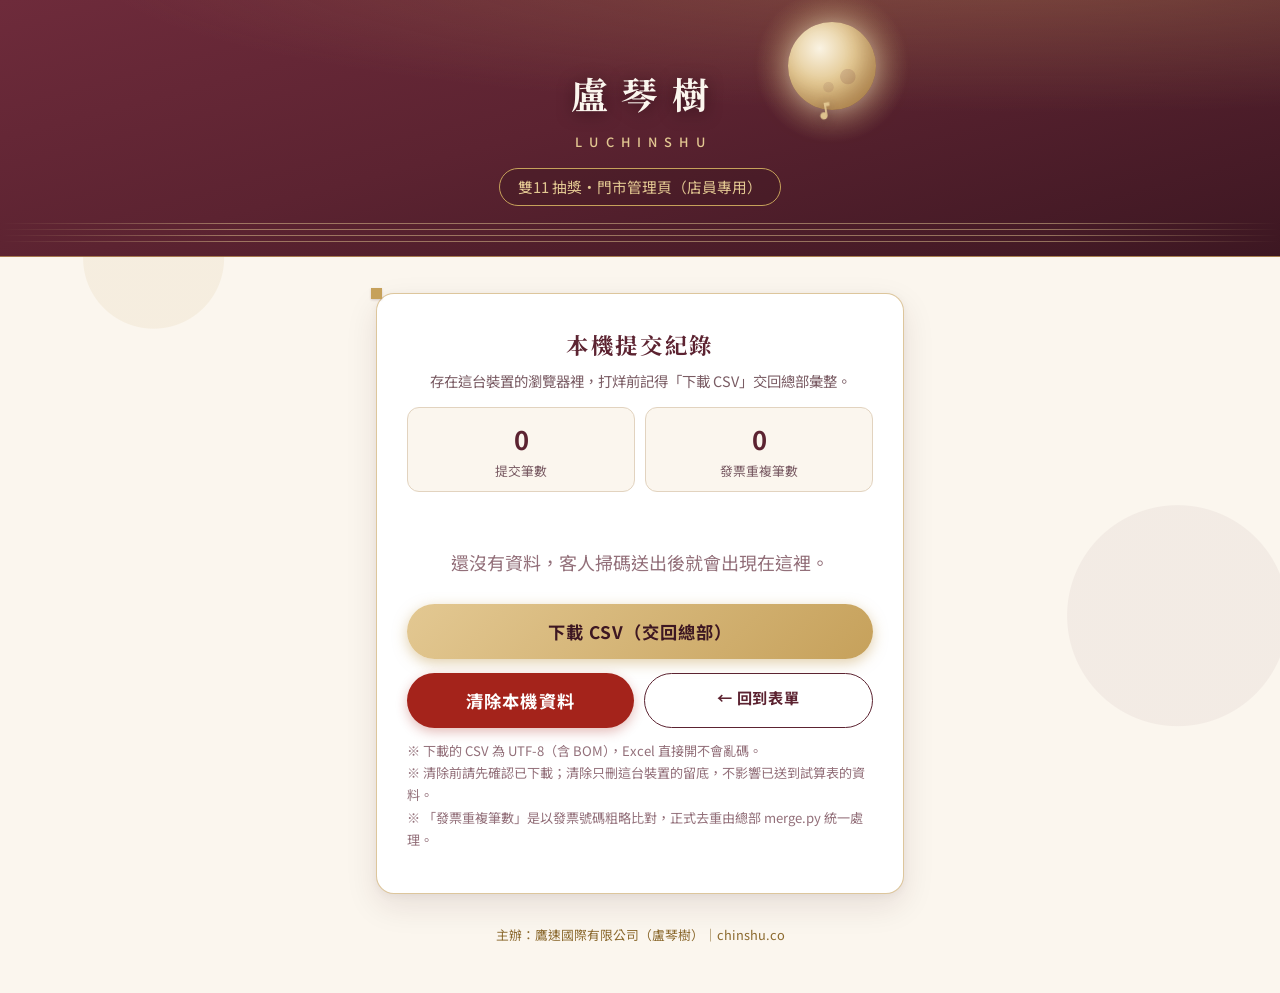
==== admin.html @ 43cf3a81 "盧琴樹 雙11 門市掃碼抽獎登記頁" ====
<!DOCTYPE html>
<html lang="zh-Hant">
<head>
<meta charset="UTF-8">
<meta name="viewport" content="width=device-width, initial-scale=1.0">
<title>盧琴樹 雙11 抽獎｜門市管理頁</title>
<link rel="preconnect" href="https://fonts.googleapis.com">
<link rel="preconnect" href="https://fonts.gstatic.com" crossorigin>
<link href="https://fonts.googleapis.com/css2?family=Noto+Sans+TC:wght@400;500;700&family=Noto+Serif+TC:wght@600;700&display=swap" rel="stylesheet">
<link rel="stylesheet" href="style.css">
<style>
  .admin-table-wrap { overflow-x: auto; margin-top: 14px; }
  table.admin { width: 100%; border-collapse: collapse; font-size: .82rem; background: #fff; }
  table.admin th, table.admin td { border: 1px solid #e6d8c4; padding: 7px 9px; text-align: left; white-space: nowrap; }
  table.admin th { background: var(--wine); color: var(--cream); position: sticky; top: 0; }
  table.admin tr:nth-child(even) td { background: #fdfaf3; }
  .stat { display: flex; gap: 10px; flex-wrap: wrap; margin-top: 12px; }
  .stat .box { flex: 1; min-width: 120px; background: var(--cream); border: 1px solid #e2d3bf; border-radius: 12px; padding: 10px 14px; text-align: center; }
  .stat .num { font-size: 1.6rem; font-weight: 700; color: var(--wine); }
  .stat .lbl { font-size: .8rem; color: #7a5c64; }
  .btn-row { display: flex; gap: 10px; margin-top: 14px; }
  .btn-row .btn { flex: 1; }
  .btn-danger { background: #A4231B; color: #fff; box-shadow: 0 4px 12px rgba(164, 35, 27, .3); }
  .empty-note { text-align: center; color: #93707a; padding: 24px 0 8px; }
  .admin-note { font-size: .82rem; color: #93707a; margin-top: 12px; line-height: 1.7; }
</style>
</head>
<body>
  <header class="brand-head">
    <div class="moon-wrap" aria-hidden="true">
      <span class="moon-halo"></span>
      <span class="moon-disc"></span>
    </div>
    <span class="head-note n1" aria-hidden="true"><svg viewBox="0 0 24 24"><path fill="currentColor" d="M12 3v10.55c-.59-.34-1.27-.55-2-.55-2.21 0-4 1.79-4 4s1.79 4 4 4 4-1.79 4-4V7h4V3h-6z"/></svg></span>
    <h1 class="logo-zh">盧琴樹</h1>
    <p class="logo-en">LUCHINSHU</p>
    <span class="tagline">雙11 抽獎・門市管理頁（店員專用）</span>
  </header>

<div class="wrap">
  <section class="card">
    <h2 class="form-title">本機提交紀錄</h2>
    <p class="form-hint">存在這台裝置的瀏覽器裡，打烊前記得「下載 CSV」交回總部彙整。</p>

    <div class="stat">
      <div class="box"><div class="num" id="statCount">0</div><div class="lbl">提交筆數</div></div>
      <div class="box"><div class="num" id="statDup">0</div><div class="lbl">發票重複筆數</div></div>
    </div>

    <div class="admin-table-wrap" id="tableWrap"></div>
    <p class="empty-note" id="emptyNote">還沒有資料，客人掃碼送出後就會出現在這裡。</p>

    <div class="btn-row">
      <button class="btn btn-gold" id="btnCsv">下載 CSV（交回總部）</button>
    </div>
    <div class="btn-row">
      <button class="btn btn-danger" id="btnClear">清除本機資料</button>
      <a class="btn btn-ghost" style="margin-top:0" href="./index.html">← 回到表單</a>
    </div>

    <p class="admin-note">
      ※ 下載的 CSV 為 UTF-8（含 BOM），Excel 直接開不會亂碼。<br>
      ※ 清除前請先確認已下載；清除只刪這台裝置的留底，不影響已送到試算表的資料。<br>
      ※ 「發票重複筆數」是以發票號碼粗略比對，正式去重由總部 merge.py 統一處理。
    </p>
  </section>

  <footer class="foot">主辦：鷹速國際有限公司（盧琴樹）｜chinshu.co</footer>
</div>

<script src="validate.js"></script>
<script>
(function () {
  'use strict';
  var V = window.LotteryValidate;
  var LS_KEY = 'double11_offline_entries';
  // 與 Code.gs「線下登記」分頁相同的欄位順序（不含伺服器的重複標記）
  var HEADERS = ['提交時間', '姓名', 'Email', '電話', '消費金額', '平台', '帳號名稱', '發票號碼', '行銷同意', '門市', '來源'];

  function load() {
    try {
      var arr = JSON.parse(localStorage.getItem(LS_KEY) || '[]');
      return Array.isArray(arr) ? arr : [];
    } catch (e) { return []; }
  }

  function fmtTs(iso) {
    var d = new Date(iso);
    if (isNaN(d)) return iso;
    var p = function (n) { return (n < 10 ? '0' : '') + n; };
    return d.getFullYear() + '/' + p(d.getMonth() + 1) + '/' + p(d.getDate()) + ' ' + p(d.getHours()) + ':' + p(d.getMinutes()) + ':' + p(d.getSeconds());
  }

  function render() {
    var entries = load();
    var wrap = document.getElementById('tableWrap');
    var empty = document.getElementById('emptyNote');
    document.getElementById('statCount').textContent = entries.length;

    var seen = {};
    var dup = 0;
    entries.forEach(function (e) {
      var iv = V.normalizeInvoice(e.invoice);
      if (iv) { if (seen[iv]) dup++; else seen[iv] = 1; }
    });
    document.getElementById('statDup').textContent = dup;

    if (!entries.length) { wrap.innerHTML = ''; empty.style.display = 'block'; return; }
    empty.style.display = 'none';

    var html = '<table class="admin"><thead><tr>' + HEADERS.map(function (h) { return '<th>' + h + '</th>'; }).join('') + '</tr></thead><tbody>';
    entries.slice().reverse().forEach(function (e) {
      var row = [
        fmtTs(e.ts), e.name || '', e.email || '', e.phone || '',
        e.amount != null ? e.amount : '', e.platform || '', e.account || '',
        e.invoice || '', e.marketing ? '同意' : '', e.store || '', e.source || ''
      ];
      html += '<tr>' + row.map(function (c) { return '<td>' + String(c).replace(/&/g, '&amp;').replace(/</g, '&lt;') + '</td>'; }).join('') + '</tr>';
    });
    html += '</tbody></table>';
    wrap.innerHTML = html;
  }

  document.getElementById('btnCsv').addEventListener('click', function () {
    var entries = load();
    if (!entries.length) { alert('還沒有資料可以下載喔！'); return; }
    var rows = [HEADERS];
    entries.forEach(function (e) {
      rows.push([
        fmtTs(e.ts), e.name || '', e.email || '', e.phone || '',
        e.amount != null ? e.amount : '', e.platform || '', e.account || '',
        e.invoice || '', e.marketing ? '同意' : '', e.store || '', e.source || ''
      ]);
    });
    var blob = new Blob(['\ufeff' + V.toCsv(rows)], { type: 'text/csv;charset=utf-8' });
    var a = document.createElement('a');
    a.href = URL.createObjectURL(blob);
    var d = new Date();
    var p = function (n) { return (n < 10 ? '0' : '') + n; };
    a.download = 'double11_offline_' + d.getFullYear() + p(d.getMonth() + 1) + p(d.getDate()) + '.csv';
    document.body.appendChild(a);
    a.click();
    document.body.removeChild(a);
    URL.revokeObjectURL(a.href);
  });

  document.getElementById('btnClear').addEventListener('click', function () {
    var n = load().length;
    if (!n) { alert('本來就是空的。'); return; }
    if (confirm('確定要清除這台裝置上的 ' + n + ' 筆資料嗎？\n請先確認已下載 CSV！')) {
      localStorage.removeItem(LS_KEY);
      render();
      alert('已清除。');
    }
  });

  render();
})();
</script>
</body>
</html>
---- style.css ----
/* 盧琴樹 LUCHINSHU（鷹速國際）雙11 線下門市掃碼抽獎
   品牌視覺：酒紅 #5C2331 / #3D1722、金 #C6A15B、米白 #FBF6EE（發光圓月 × 金色五線譜） */
:root {
  --wine: #5C2331;
  --wine-dark: #3D1722;
  --gold: #C6A15B;
  --gold-light: #E3C892;
  --gold-deep: #8C6A2F;
  --cream: #FBF6EE;
  --ink: #40222A;
  --danger: #A4231B;
  --serif: "Noto Serif TC", "Songti TC", "PMingLiU", serif;
  --sans: "Noto Sans TC", "PingFang TC", "Microsoft JhengHei", sans-serif;
}

* { box-sizing: border-box; }
html { -webkit-text-size-adjust: 100%; }
body {
  margin: 0;
  font-family: var(--sans);
  color: var(--ink);
  background-color: var(--cream);
  background-image:
    radial-gradient(circle at 12% 26%, rgba(198, 161, 91, .10) 0 70px, transparent 71px),
    radial-gradient(circle at 92% 62%, rgba(92, 35, 49, .05) 0 110px, transparent 111px);
  line-height: 1.65;
  font-size: 17px;
}

.wrap { max-width: 560px; margin: 0 auto; padding: 20px 16px 48px; }

/* ===== 品牌頁首：發光圓月 × 金色五線譜 × 漂浮音符 ===== */
.brand-head {
  position: relative;
  overflow: hidden;
  text-align: center;
  padding: 56px 16px 44px;
  color: var(--cream);
  background:
    radial-gradient(130% 100% at 80% -12%, rgba(198, 161, 91, .30), transparent 56%),
    linear-gradient(165deg, #6E2B3B 0%, var(--wine) 46%, var(--wine-dark) 100%);
  border-bottom: 1px solid rgba(198, 161, 91, .65);
}
/* 金色五線譜（底部裝飾帶，兩端淡出） */
.brand-head::after {
  content: "";
  position: absolute;
  left: 0; right: 0; bottom: 12px;
  height: 26px;
  background: repeating-linear-gradient(to bottom, transparent 0 5px, rgba(227, 200, 146, .5) 5px 6px);
  -webkit-mask-image: linear-gradient(to right, transparent, #000 18% 82%, transparent);
          mask-image: linear-gradient(to right, transparent, #000 18% 82%, transparent);
  pointer-events: none;
}
/* 發光圓月 */
.moon-wrap {
  position: absolute;
  top: 22px;
  right: max(18px, calc(50% - 236px));
  width: 88px;
  height: 88px;
  pointer-events: none;
}
.moon-halo {
  position: absolute;
  inset: -36px;
  border-radius: 50%;
  background: radial-gradient(circle, rgba(247, 236, 212, .5) 0%, rgba(198, 161, 91, .22) 44%, transparent 68%);
}
.moon-disc {
  position: absolute;
  inset: 0;
  border-radius: 50%;
  background: radial-gradient(circle at 36% 30%, #FAF3E3 0%, var(--gold-light) 42%, var(--gold) 76%, #AE8847 100%);
  box-shadow: 0 0 30px rgba(247, 236, 212, .55), inset -10px -12px 20px rgba(92, 35, 49, .20);
}
.moon-disc::after {
  content: "";
  position: absolute;
  inset: 0;
  border-radius: 50%;
  background:
    radial-gradient(circle at 68% 62%, rgba(92, 35, 49, .14) 0 9%, transparent 10%),
    radial-gradient(circle at 46% 74%, rgba(92, 35, 49, .10) 0 6%, transparent 7%);
}
/* 漂浮音符 */
.head-note {
  position: absolute;
  color: var(--gold-light);
  pointer-events: none;
  filter: drop-shadow(0 2px 6px rgba(61, 23, 34, .45));
}
.head-note svg { display: block; width: 100%; height: 100%; }
.head-note.n1 { top: 100px; right: max(58px, calc(50% - 196px)); width: 22px; height: 22px; transform: rotate(-10deg); opacity: .95; }
.head-note.n2 { top: 46px;  right: max(112px, calc(50% - 142px)); width: 14px; height: 14px; transform: rotate(12deg); opacity: .7; }

.brand-head .logo-zh {
  font-family: var(--serif);
  font-weight: 700;
  font-size: 2.3rem;
  letter-spacing: .38em;
  text-indent: .38em;
  color: var(--cream);
  margin: 0 0 6px;
  text-shadow: 0 2px 16px rgba(20, 6, 10, .5);
}
.brand-head .logo-en {
  margin: 0;
  font-size: .8rem;
  font-weight: 500;
  letter-spacing: .56em;
  text-indent: .56em;
  color: var(--gold-light);
}
.brand-head .tagline {
  display: inline-block;
  margin-top: 16px;
  padding: 6px 18px;
  border: 1px solid var(--gold);
  border-radius: 999px;
  color: var(--gold-light);
  font-size: .92rem;
  background: rgba(61, 23, 34, .35);
}
.store-badge {
  display: none;
  margin: 12px auto 0;
  width: fit-content;
  padding: 4px 16px;
  border-radius: 999px;
  background: var(--gold);
  color: var(--wine-dark);
  font-size: .85rem;
  font-weight: 700;
}
.store-badge.on { display: block; }

/* ===== 主要訊息卡：金框＋四角菱形角飾 ===== */
.card {
  position: relative;
  background: #fff;
  border: 1px solid rgba(198, 161, 91, .6);
  border-radius: 18px;
  box-shadow: 0 12px 32px rgba(61, 23, 34, .10), 0 2px 8px rgba(61, 23, 34, .05);
  padding: 22px 20px;
  margin-top: 16px;
}
.card::before {
  content: "";
  position: absolute;
  inset: -6px;
  pointer-events: none;
  background-image:
    repeating-conic-gradient(from 0deg, var(--gold) 0 25%, transparent 0 50%),
    repeating-conic-gradient(from 90deg, var(--gold) 0 25%, transparent 0 50%);
  background-repeat: no-repeat;
  background-size: 11px 11px;
  background-position:
    0 0, 0 0,
    100% 0, 100% 0,
    0 100%, 0 100%,
    100% 100%, 100% 100%;
  filter: drop-shadow(0 1px 1px rgba(61, 23, 34, .18));
}
.info-list { margin: 0; padding: 0; list-style: none; font-size: .95rem; }
.info-list li { padding: 3px 0 3px 26px; position: relative; }
.info-list li::before {
  content: "";
  position: absolute; left: 6px; top: .5em;
  width: 7px; height: 7px;
  background: var(--gold);
  transform: rotate(45deg);
  box-shadow: 0 1px 2px rgba(61, 23, 34, .25);
}

/* ===== 留言提醒（品牌化：米白底酒紅字＋月／星圖示） ===== */
.warn-banner {
  margin-top: 16px;
  background: var(--cream);
  color: var(--wine);
  border: 1.5px solid var(--gold);
  border-radius: 16px;
  box-shadow: 0 8px 22px rgba(92, 35, 49, .10);
  padding: 18px;
  font-size: 1.05rem;
  font-weight: 700;
  line-height: 1.6;
  text-align: center;
}
.warn-ic { display: block; margin-bottom: 8px; color: var(--gold-deep); }
.warn-ic svg { width: 20px; height: 20px; vertical-align: -4px; }
.warn-ic svg + svg { margin-left: 6px; }
.warn-banner .big { font-size: 1.2rem; display: block; }
.warn-banner .gold { color: var(--gold-deep); }

/* ===== 表單 ===== */
h2.form-title {
  font-family: var(--serif);
  font-weight: 700;
  color: var(--wine);
  font-size: 1.4rem;
  letter-spacing: .12em;
  margin: 4px 0 6px;
  text-align: center;
}
.title-ic { width: 22px; height: 22px; vertical-align: -4px; margin-right: 4px; color: var(--gold-deep); }
.form-hint { text-align: center; color: #7a5c64; font-size: .9rem; margin: 0 0 14px; }

.field { margin-bottom: 16px; }
.field label.main {
  display: block;
  font-weight: 700;
  color: var(--wine);
  margin-bottom: 6px;
  font-size: .98rem;
}
.field label.main .req { color: var(--danger); }
.field .tip { font-size: .82rem; color: #93707a; margin-top: 4px; }

input[type="text"], input[type="email"], input[type="tel"], input[type="number"] {
  width: 100%;
  padding: 12px 14px;
  font-size: 1rem;
  font-family: var(--sans);
  color: var(--ink);
  background: var(--cream);
  border: 1.5px solid #dcc9b6;
  border-radius: 12px;
  outline: none;
  transition: border-color .15s, box-shadow .15s, background .15s;
}
input:focus {
  border-color: var(--wine);
  box-shadow: 0 0 0 3px rgba(198, 161, 91, .35);
  background: #fff;
}
input.invalid { border-color: var(--danger); background: #fdf3f2; }

/* radio 平台選擇 */
.platform-row { display: flex; gap: 10px; }
.platform-row input[type="radio"] { position: absolute; opacity: 0; pointer-events: none; }
.platform-row .pill {
  flex: 1;
  text-align: center;
  padding: 11px 0;
  border: 1.5px solid #dcc9b6;
  border-radius: 12px;
  background: var(--cream);
  font-weight: 700;
  color: var(--ink);
  cursor: pointer;
  transition: all .15s;
}
.platform-row .pill:hover { border-color: var(--gold); }
.platform-row input:checked + .pill {
  background: linear-gradient(135deg, var(--wine), var(--wine-dark));
  border-color: var(--gold);
  color: var(--cream);
  box-shadow: 0 4px 14px rgba(92, 35, 49, .30), 0 0 0 3px rgba(198, 161, 91, .18);
}
.platform-row input:focus-visible + .pill {
  box-shadow: 0 0 0 3px rgba(198, 161, 91, .45);
}

/* 個資全文 */
.privacy-box {
  max-height: 220px;
  overflow-y: auto;
  border: 1px solid #e7d6be;
  border-radius: 12px;
  background: #fffdf8;
  padding: 12px 14px;
  font-size: .82rem;
  line-height: 1.7;
  color: #5d4750;
}
.privacy-box h3 {
  font-family: var(--serif);
  font-size: .95rem;
  color: var(--wine);
  margin: 0 0 6px;
}
.privacy-box p { margin: 0 0 8px; }

/* 勾選區 */
.check-row {
  display: flex;
  align-items: flex-start;
  gap: 10px;
  padding: 12px 14px;
  border: 1.5px solid #e2d3bf;
  border-radius: 12px;
  background: #fffdf9;
  cursor: pointer;
  font-size: .92rem;
  transition: border-color .15s;
}
.check-row:hover { border-color: var(--gold); }
.check-row + .check-row { margin-top: 10px; }
.check-row.optional { border-style: dashed; color: #6d5560; }
.check-row input { margin-top: 4px; width: 18px; height: 18px; accent-color: var(--wine); flex: none; }
.check-row input:focus-visible { outline: 2px solid var(--gold); outline-offset: 2px; }

/* 錯誤訊息 */
.field-error { color: var(--danger); font-size: .84rem; margin-top: 5px; display: none; }
.field-error.on { display: block; }
.form-error {
  display: none;
  margin: 0 0 14px;
  padding: 10px 14px;
  border-radius: 10px;
  background: #fbf1ec;
  border: 1px solid #e6c4b8;
  color: var(--danger);
  font-size: .92rem;
  text-align: center;
}
.form-error.on { display: block; }

/* ===== 按鈕 ===== */
.btn {
  display: block;
  width: 100%;
  padding: 15px 0;
  border: none;
  border-radius: 999px;
  font-family: var(--sans);
  font-size: 1.08rem;
  font-weight: 700;
  letter-spacing: .06em;
  cursor: pointer;
  text-align: center;
  text-decoration: none;
  transition: transform .15s, box-shadow .15s, filter .15s;
}
.btn:active { transform: translateY(1px); }
.btn-primary {
  background: linear-gradient(135deg, var(--wine) 0%, var(--wine-dark) 100%);
  color: var(--cream);
  border: 1px solid rgba(198, 161, 91, .75);
  box-shadow: 0 8px 22px rgba(92, 35, 49, .32);
}
.btn-primary:hover { filter: brightness(1.08); }
.btn-primary:disabled { opacity: .6; cursor: wait; }
.btn-gold {
  background: linear-gradient(135deg, var(--gold-light) 0%, var(--gold) 100%);
  color: var(--wine-dark);
  box-shadow: 0 4px 14px rgba(198, 161, 91, .5);
}
.btn-gold:hover { filter: brightness(1.05); }
.btn-ghost {
  background: transparent;
  color: var(--wine);
  border: 1.5px solid var(--wine);
  margin-top: 10px;
  font-size: .95rem;
  padding: 11px 0;
}
.btn-ghost:hover { background: rgba(92, 35, 49, .06); }

/* ===== 成功畫面（同質感） ===== */
.success-wrap { display: none; }
.success-wrap.on { display: block; }
.success-icon { text-align: center; margin: 8px 0 4px; }
.success-icon svg { width: 92px; height: 92px; }
.success-title {
  font-family: var(--serif);
  font-weight: 700;
  text-align: center;
  color: var(--wine);
  font-size: 1.55rem;
  letter-spacing: .1em;
  margin: 0 0 10px;
}
.success-text { text-align: center; font-size: 1rem; margin: 0 0 6px; }
.countdown { text-align: center; color: var(--gold-deep); font-weight: 700; margin: 6px 0 18px; }

footer.foot {
  text-align: center;
  margin-top: 30px;
  font-size: .8rem;
  color: var(--gold-deep);
}
footer.foot a { color: var(--wine); text-decoration: none; border-bottom: 1px solid var(--gold); }

@media (min-width: 480px) {
  body { font-size: 18px; }
  .card { padding: 28px 30px; }
  .brand-head { padding: 64px 16px 50px; }
}
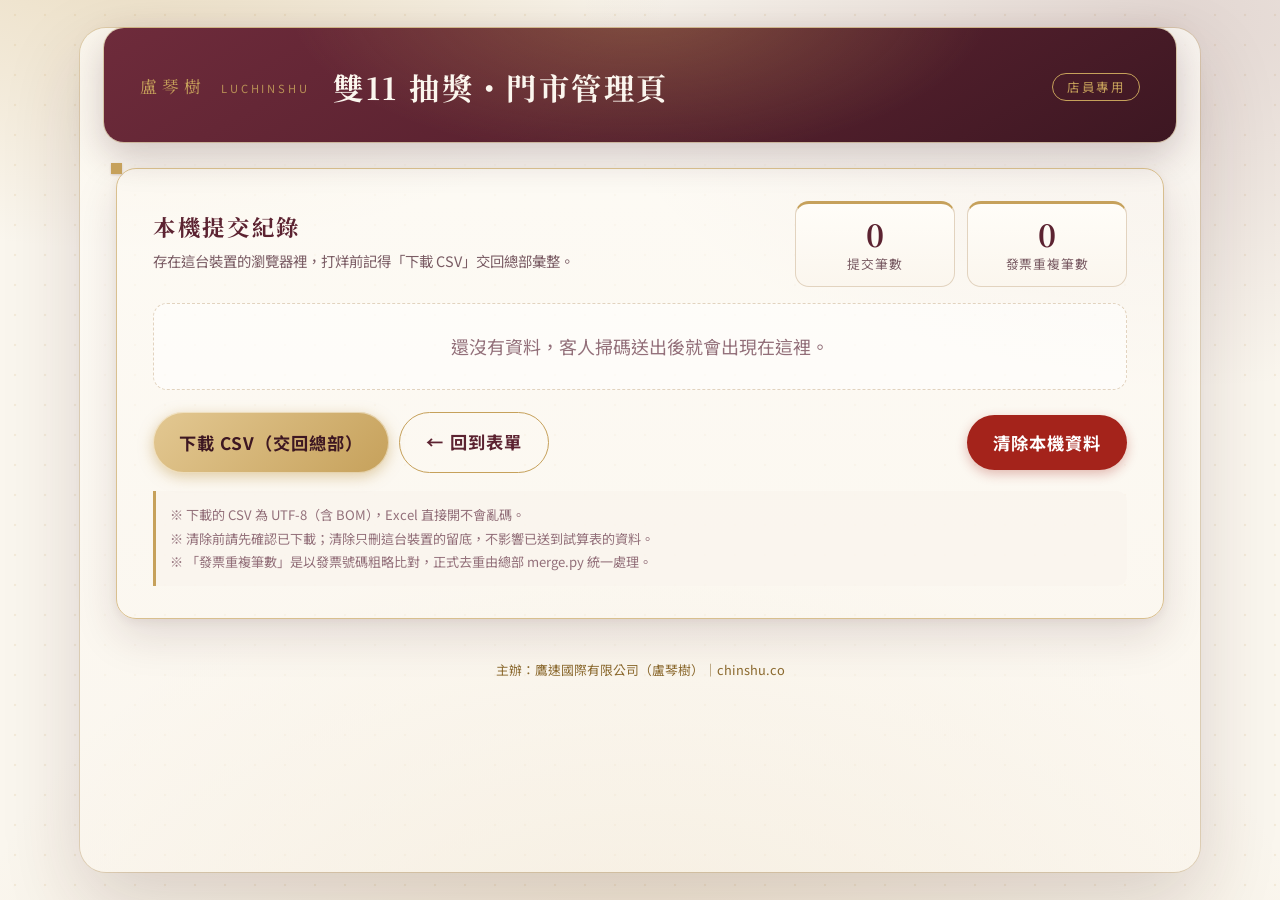
==== commit 94f31b84: "style(admin): polished desktop layout — centered 1120px panel, wine header, stat cards, sticky table" ====
--- a/admin.html
+++ b/admin.html
@@ -7,55 +7,88 @@
 <link rel="preconnect" href="https://fonts.googleapis.com">
 <link rel="preconnect" href="https://fonts.gstatic.com" crossorigin>
 <link href="https://fonts.googleapis.com/css2?family=Noto+Sans+TC:wght@400;500;700&family=Noto+Serif+TC:wght@600;700&display=swap" rel="stylesheet">
-<link rel="stylesheet" href="style.css">
+<link rel="stylesheet" href="style.css?v=20261029h">
 <style>
-  .admin-table-wrap { overflow-x: auto; margin-top: 14px; }
-  table.admin { width: 100%; border-collapse: collapse; font-size: .82rem; background: #fff; }
-  table.admin th, table.admin td { border: 1px solid #e6d8c4; padding: 7px 9px; text-align: left; white-space: nowrap; }
-  table.admin th { background: var(--wine); color: var(--cream); position: sticky; top: 0; }
-  table.admin tr:nth-child(even) td { background: #fdfaf3; }
-  .stat { display: flex; gap: 10px; flex-wrap: wrap; margin-top: 12px; }
-  .stat .box { flex: 1; min-width: 120px; background: var(--cream); border: 1px solid #e2d3bf; border-radius: 12px; padding: 10px 14px; text-align: center; }
-  .stat .num { font-size: 1.6rem; font-weight: 700; color: var(--wine); }
-  .stat .lbl { font-size: .8rem; color: #7a5c64; }
-  .btn-row { display: flex; gap: 10px; margin-top: 14px; }
-  .btn-row .btn { flex: 1; }
+  .admin-page .card { padding: 22px 18px; }
+  .admin-head { display: flex; flex-direction: column; gap: 4px; }
+  .admin-head .form-title { margin-bottom: 0; }
+  .admin-table-wrap { overflow: auto; margin-top: 16px; border-radius: 14px; border: 1px solid #e6d8c4; background: #fff; max-height: 62vh; }
+  .admin-table-wrap:empty { display: none; }
+  table.admin { width: 100%; border-collapse: separate; border-spacing: 0; font-size: .84rem; }
+  table.admin th, table.admin td { border-bottom: 1px solid #efe4d3; padding: 9px 12px; text-align: left; white-space: nowrap; }
+  table.admin th { background: var(--wine); color: var(--cream); position: sticky; top: 0; z-index: 1; font-weight: 600; letter-spacing: .04em; border-bottom: 2px solid var(--gold); }
+  table.admin tbody tr:nth-child(even) td { background: #fdfaf3; }
+  table.admin tbody tr:hover td { background: #f7ecd9; }
+  table.admin tbody tr:last-child td { border-bottom: none; }
+  .stat { display: grid; grid-template-columns: 1fr 1fr; gap: 12px; margin-top: 14px; }
+  .stat .box { background: linear-gradient(180deg, #fffdf8, var(--cream)); border: 1px solid #e2d3bf; border-top: 3px solid var(--gold); border-radius: 14px; padding: 12px 14px; text-align: center; }
+  .stat .num { font-family: var(--serif); font-size: 1.9rem; font-weight: 700; color: var(--wine); line-height: 1.2; }
+  .stat .lbl { font-size: .8rem; color: #7a5c64; letter-spacing: .06em; }
+  .btn-row { display: flex; gap: 10px; margin-top: 14px; flex-wrap: wrap; }
+  .btn-row .btn { flex: 1 1 160px; margin-top: 0; }
   .btn-danger { background: #A4231B; color: #fff; box-shadow: 0 4px 12px rgba(164, 35, 27, .3); }
-  .empty-note { text-align: center; color: #93707a; padding: 24px 0 8px; }
-  .admin-note { font-size: .82rem; color: #93707a; margin-top: 12px; line-height: 1.7; }
+  .btn-danger:hover { filter: brightness(1.08); }
+  .empty-note { text-align: center; color: #93707a; padding: 28px 12px; margin: 16px 0 0; border: 1.5px dashed #e2d3bf; border-radius: 14px; background: rgba(255,255,255,.5); }
+  .admin-note { font-size: .82rem; color: #93707a; margin: 18px 0 0; line-height: 1.8; padding: 12px 14px; background: rgba(251,246,238,.8); border-left: 3px solid var(--gold); border-radius: 0 10px 10px 0; }
+  .admin-hero { margin: 16px 16px 0; padding: 26px 20px 24px; border-radius: 20px; text-align: center; color: var(--cream);
+    background: radial-gradient(500px 220px at 50% -20%, rgba(198,161,91,.35), transparent 70%), linear-gradient(150deg, #6E2B3B 0%, var(--wine) 45%, var(--wine-dark) 100%);
+    box-shadow: 0 14px 36px rgba(61,23,34,.22), 0 0 0 1px rgba(198,161,91,.4); }
+  .admin-brand { margin: 0; font-family: var(--serif); font-size: 1.05rem; letter-spacing: .3em; color: var(--gold); }
+  .admin-brand span { font-family: var(--sans); font-size: .7rem; letter-spacing: .25em; opacity: .85; margin-left: 6px; }
+  .admin-title { margin: 6px 0 10px; font-family: var(--serif); font-size: 1.5rem; letter-spacing: .08em; }
+  .admin-badge { display: inline-block; padding: 3px 14px; border-radius: 999px; border: 1px solid var(--gold); color: var(--gold); font-size: .78rem; letter-spacing: .2em; }
+  .btn-ghost { display: inline-flex; align-items: center; justify-content: center; background: transparent; color: var(--wine); border: 1.5px solid var(--gold); text-decoration: none; }
+  .btn-ghost:hover { background: rgba(198,161,91,.12); }
+  @media (min-width: 900px) {
+    .admin-hero { margin: 24px 24px 0; padding: 34px 36px 30px; display: grid; grid-template-columns: auto 1fr auto; align-items: center; gap: 24px; text-align: left; }
+    .admin-title { margin: 0; font-size: 1.9rem; }
+    .admin-head, .admin-head .form-title, .admin-head .form-hint { text-align: left; }
+    .admin-page { max-width: 1120px; }
+    .admin-page .wrap { padding: 0 36px 56px; }
+    .admin-page .card { padding: 32px 36px; }
+    .admin-page .card:hover { transform: none; }
+    .admin-top { display: grid; grid-template-columns: 1fr auto; gap: 28px; align-items: end; }
+    .stat { margin-top: 0; grid-template-columns: repeat(2, 160px); }
+    .admin-actions { display: flex; justify-content: space-between; align-items: center; gap: 14px; margin-top: 22px; flex-wrap: wrap; }
+    .admin-actions .btn-row { margin-top: 0; flex-wrap: nowrap; }
+    .admin-actions .btn { flex: 0 0 auto; width: auto; padding-left: 26px; padding-right: 26px; }
+    table.admin { font-size: .9rem; }
+    table.admin th, table.admin td { padding: 11px 14px; }
+  }
 </style>
 </head>
 <body>
-  <header class="brand-head">
-    <div class="moon-wrap" aria-hidden="true">
-      <span class="moon-halo"></span>
-      <span class="moon-disc"></span>
-    </div>
-    <span class="head-note n1" aria-hidden="true"><svg viewBox="0 0 24 24"><path fill="currentColor" d="M12 3v10.55c-.59-.34-1.27-.55-2-.55-2.21 0-4 1.79-4 4s1.79 4 4 4 4-1.79 4-4V7h4V3h-6z"/></svg></span>
-    <h1 class="logo-zh">盧琴樹</h1>
-    <p class="logo-en">LUCHINSHU</p>
-    <span class="tagline">雙11 抽獎・門市管理頁（店員專用）</span>
+<div class="page admin-page">
+  <header class="admin-hero">
+    <p class="admin-brand">盧琴樹 <span>LUCHINSHU</span></p>
+    <h1 class="admin-title">雙11 抽獎・門市管理頁</h1>
+    <span class="admin-badge">店員專用</span>
   </header>
 
 <div class="wrap">
   <section class="card">
-    <h2 class="form-title">本機提交紀錄</h2>
-    <p class="form-hint">存在這台裝置的瀏覽器裡，打烊前記得「下載 CSV」交回總部彙整。</p>
-
-    <div class="stat">
-      <div class="box"><div class="num" id="statCount">0</div><div class="lbl">提交筆數</div></div>
-      <div class="box"><div class="num" id="statDup">0</div><div class="lbl">發票重複筆數</div></div>
+    <div class="admin-top">
+      <div class="admin-head">
+        <h2 class="form-title">本機提交紀錄</h2>
+        <p class="form-hint">存在這台裝置的瀏覽器裡，打烊前記得「下載 CSV」交回總部彙整。</p>
+      </div>
+      <div class="stat">
+        <div class="box"><div class="num" id="statCount">0</div><div class="lbl">提交筆數</div></div>
+        <div class="box"><div class="num" id="statDup">0</div><div class="lbl">發票重複筆數</div></div>
+      </div>
     </div>
 
     <div class="admin-table-wrap" id="tableWrap"></div>
     <p class="empty-note" id="emptyNote">還沒有資料，客人掃碼送出後就會出現在這裡。</p>
 
-    <div class="btn-row">
-      <button class="btn btn-gold" id="btnCsv">下載 CSV（交回總部）</button>
-    </div>
-    <div class="btn-row">
-      <button class="btn btn-danger" id="btnClear">清除本機資料</button>
-      <a class="btn btn-ghost" style="margin-top:0" href="./index.html">← 回到表單</a>
+    <div class="admin-actions">
+      <div class="btn-row">
+        <button class="btn btn-gold" id="btnCsv">下載 CSV（交回總部）</button>
+        <a class="btn btn-ghost" href="./index.html">← 回到表單</a>
+      </div>
+      <div class="btn-row">
+        <button class="btn btn-danger" id="btnClear">清除本機資料</button>
+      </div>
     </div>
 
     <p class="admin-note">
@@ -67,8 +100,9 @@
 
   <footer class="foot">主辦：鷹速國際有限公司（盧琴樹）｜chinshu.co</footer>
 </div>
+</div>
 
-<script src="validate.js"></script>
+<script src="validate.js?v=20261029h"></script>
 <script>
 (function () {
   'use strict';
--- a/style.css
+++ b/style.css
@@ -1,5 +1,6 @@
-/* 盧琴樹 LUCHINSHU（鷹速國際）雙11 線下門市掃碼抽獎
-   品牌視覺：酒紅 #5C2331 / #3D1722、金 #C6A15B、米白 #FBF6EE（發光圓月 × 金色五線譜） */
+/* 盧琴樹 LUCHINSHU（鷹速國際）雙11 線下門市掃碼抽獎・活動 landing
+   品牌視覺：酒紅 #5C2331 / 深紅褐 #3D1722、金 #C6A15B、米白 #FBF6EE
+   氛圍：米色放射線背景＋金色點綴，獎項/提醒區深紅褐漸層＋金框金字 */
 :root {
   --wine: #5C2331;
   --wine-dark: #3D1722;
@@ -19,131 +20,151 @@
   margin: 0;
   font-family: var(--sans);
   color: var(--ink);
+  font-size: 17px;
+  line-height: 1.65;
+  /* 米色放射線（上方灑下）＋金色圓點＋米白底 */
   background-color: var(--cream);
   background-image:
-    radial-gradient(circle at 12% 26%, rgba(198, 161, 91, .10) 0 70px, transparent 71px),
-    radial-gradient(circle at 92% 62%, rgba(92, 35, 49, .05) 0 110px, transparent 111px);
-  line-height: 1.65;
-  font-size: 17px;
-}
-
-.wrap { max-width: 560px; margin: 0 auto; padding: 20px 16px 48px; }
-
-/* ===== 品牌頁首：發光圓月 × 金色五線譜 × 漂浮音符 ===== */
-.brand-head {
+    radial-gradient(circle, rgba(198, 161, 91, .18) 1.4px, transparent 1.6px),
+    repeating-conic-gradient(from 180deg at 50% -140px, rgba(198, 161, 91, .12) 0deg 3deg, transparent 3deg 16deg),
+    repeating-conic-gradient(from 180deg at 50% -140px, rgba(92, 35, 49, .05) 0deg 2deg, transparent 2deg 28deg);
+  background-size: 30px 30px, auto, auto;
+  background-repeat: repeat, no-repeat, no-repeat;
+}
+
+/* 手機優先置中欄 */
+.page {
+  max-width: 520px;
+  margin: 0 auto;
+  min-height: 100vh;
+  box-shadow: 0 0 0 1px rgba(198, 161, 91, .28), 0 18px 60px rgba(61, 23, 34, .12);
+  background: transparent;
+}
+.wrap { padding: 0 16px 48px; }
+
+/* ===== 1. 海報 hero ===== */
+.hero {
   position: relative;
   overflow: hidden;
-  text-align: center;
-  padding: 56px 16px 44px;
-  color: var(--cream);
-  background:
-    radial-gradient(130% 100% at 80% -12%, rgba(198, 161, 91, .30), transparent 56%),
-    linear-gradient(165deg, #6E2B3B 0%, var(--wine) 46%, var(--wine-dark) 100%);
-  border-bottom: 1px solid rgba(198, 161, 91, .65);
-}
-/* 金色五線譜（底部裝飾帶，兩端淡出） */
-.brand-head::after {
+  background: var(--cream);
+}
+.hero-img {
+  display: block;
+  width: 100%;
+  aspect-ratio: 4 / 5;
+  object-fit: cover;
+  object-position: top center;
+}
+.store-badge {
+  display: none;
+  width: fit-content;
+  max-width: calc(100% - 40px);
+  margin: 14px auto 0;
+  padding: 5px 18px;
+  border-radius: 999px;
+  background: linear-gradient(135deg, var(--gold-light), var(--gold));
+  color: var(--wine-dark);
+  font-size: .85rem;
+  font-weight: 700;
+  letter-spacing: .04em;
+  box-shadow: 0 6px 16px rgba(61, 23, 34, .35), inset 0 0 0 1px rgba(255, 253, 248, .5);
+  white-space: nowrap;
+  overflow: hidden;
+  text-overflow: ellipsis;
+}
+.store-badge.on { display: block; }
+
+/* ===== 星點裝飾（閃爍動畫） ===== */
+.spark {
+  position: absolute;
+  width: 10px;
+  height: 10px;
+  pointer-events: none;
+  background: var(--gold-light);
+  transform: rotate(45deg);
+  box-shadow: 0 0 8px rgba(227, 200, 146, .9);
+  animation: twinkle 2.2s ease-in-out infinite;
+}
+.spark::after {
   content: "";
   position: absolute;
-  left: 0; right: 0; bottom: 12px;
-  height: 26px;
-  background: repeating-linear-gradient(to bottom, transparent 0 5px, rgba(227, 200, 146, .5) 5px 6px);
-  -webkit-mask-image: linear-gradient(to right, transparent, #000 18% 82%, transparent);
-          mask-image: linear-gradient(to right, transparent, #000 18% 82%, transparent);
-  pointer-events: none;
-}
-/* 發光圓月 */
-.moon-wrap {
-  position: absolute;
-  top: 22px;
-  right: max(18px, calc(50% - 236px));
-  width: 88px;
-  height: 88px;
-  pointer-events: none;
-}
-.moon-halo {
-  position: absolute;
-  inset: -36px;
+  inset: 3px;
+  background: #fffdf6;
+}
+.hero .sp1 { top: 14%; left: 8%; }
+.hero .sp2 { top: 8%; right: 10%; width: 7px; height: 7px; animation-delay: .7s; }
+.hero .sp3 { top: 32%; right: 5%; width: 12px; height: 12px; animation-delay: 1.3s; }
+@keyframes twinkle {
+  0%, 100% { opacity: .25; transform: rotate(45deg) scale(.65); }
+  50% { opacity: 1; transform: rotate(45deg) scale(1.15); }
+}
+
+/* ===== 2. 標題列 ===== */
+.title-block {
+  position: relative;
+  text-align: center;
+  padding: 26px 12px 8px;
+}
+.kicker {
+  margin: 0 0 6px;
+  font-size: .78rem;
+  font-weight: 700;
+  letter-spacing: .42em;
+  text-indent: .42em;
+  color: var(--gold-deep);
+}
+.hero-title {
+  font-family: var(--serif);
+  font-weight: 700;
+  font-size: 2.35rem;
+  letter-spacing: .1em;
+  margin: 0;
+  color: var(--wine);
+  text-shadow: 0 2px 0 rgba(227, 200, 146, .55), 0 6px 18px rgba(92, 35, 49, .18);
+}
+.hero-sub {
+  font-family: var(--serif);
+  font-weight: 600;
+  font-size: 1.18rem;
+  letter-spacing: .14em;
+  margin: 6px 0 16px;
+  color: var(--wine);
+}
+.chip {
+  display: inline-flex;
+  align-items: center;
+  gap: 8px;
+  margin: 0;
+  padding: 8px 20px;
+  border-radius: 999px;
+  background: linear-gradient(135deg, var(--wine) 0%, var(--wine-dark) 100%);
+  border: 1px solid var(--gold);
+  color: var(--gold-light);
+  font-size: .95rem;
+  font-weight: 700;
+  letter-spacing: .03em;
+  box-shadow: 0 6px 18px rgba(92, 35, 49, .30), inset 0 0 12px rgba(198, 161, 91, .18);
+}
+.chip-dot {
+  width: 7px;
+  height: 7px;
   border-radius: 50%;
-  background: radial-gradient(circle, rgba(247, 236, 212, .5) 0%, rgba(198, 161, 91, .22) 44%, transparent 68%);
-}
-.moon-disc {
-  position: absolute;
-  inset: 0;
-  border-radius: 50%;
-  background: radial-gradient(circle at 36% 30%, #FAF3E3 0%, var(--gold-light) 42%, var(--gold) 76%, #AE8847 100%);
-  box-shadow: 0 0 30px rgba(247, 236, 212, .55), inset -10px -12px 20px rgba(92, 35, 49, .20);
-}
-.moon-disc::after {
-  content: "";
-  position: absolute;
-  inset: 0;
-  border-radius: 50%;
-  background:
-    radial-gradient(circle at 68% 62%, rgba(92, 35, 49, .14) 0 9%, transparent 10%),
-    radial-gradient(circle at 46% 74%, rgba(92, 35, 49, .10) 0 6%, transparent 7%);
-}
-/* 漂浮音符 */
-.head-note {
-  position: absolute;
-  color: var(--gold-light);
-  pointer-events: none;
-  filter: drop-shadow(0 2px 6px rgba(61, 23, 34, .45));
-}
-.head-note svg { display: block; width: 100%; height: 100%; }
-.head-note.n1 { top: 100px; right: max(58px, calc(50% - 196px)); width: 22px; height: 22px; transform: rotate(-10deg); opacity: .95; }
-.head-note.n2 { top: 46px;  right: max(112px, calc(50% - 142px)); width: 14px; height: 14px; transform: rotate(12deg); opacity: .7; }
-
-.brand-head .logo-zh {
-  font-family: var(--serif);
-  font-weight: 700;
-  font-size: 2.3rem;
-  letter-spacing: .38em;
-  text-indent: .38em;
-  color: var(--cream);
-  margin: 0 0 6px;
-  text-shadow: 0 2px 16px rgba(20, 6, 10, .5);
-}
-.brand-head .logo-en {
-  margin: 0;
-  font-size: .8rem;
-  font-weight: 500;
-  letter-spacing: .56em;
-  text-indent: .56em;
-  color: var(--gold-light);
-}
-.brand-head .tagline {
-  display: inline-block;
-  margin-top: 16px;
-  padding: 6px 18px;
-  border: 1px solid var(--gold);
-  border-radius: 999px;
-  color: var(--gold-light);
-  font-size: .92rem;
-  background: rgba(61, 23, 34, .35);
-}
-.store-badge {
-  display: none;
-  margin: 12px auto 0;
-  width: fit-content;
-  padding: 4px 16px;
-  border-radius: 999px;
-  background: var(--gold);
-  color: var(--wine-dark);
-  font-size: .85rem;
-  font-weight: 700;
-}
-.store-badge.on { display: block; }
-
-/* ===== 主要訊息卡：金框＋四角菱形角飾 ===== */
+  background: var(--gold-light);
+  box-shadow: 0 0 8px rgba(227, 200, 146, .95);
+  animation: chipGlow 1.8s ease-in-out infinite;
+}
+@keyframes chipGlow {
+  0%, 100% { opacity: .55; }
+  50% { opacity: 1; box-shadow: 0 0 12px rgba(227, 200, 146, 1); }
+}
+
+/* ===== 卡片基底（金框＋四角菱形角飾） ===== */
 .card {
   position: relative;
-  background: #fff;
-  border: 1px solid rgba(198, 161, 91, .6);
+  margin-top: 18px;
   border-radius: 18px;
-  box-shadow: 0 12px 32px rgba(61, 23, 34, .10), 0 2px 8px rgba(61, 23, 34, .05);
-  padding: 22px 20px;
-  margin-top: 16px;
+  border: 1px solid rgba(198, 161, 91, .65);
+  box-shadow: 0 12px 32px rgba(61, 23, 34, .12), 0 2px 8px rgba(61, 23, 34, .06);
 }
 .card::before {
   content: "";
@@ -162,38 +183,202 @@
     100% 100%, 100% 100%;
   filter: drop-shadow(0 1px 1px rgba(61, 23, 34, .18));
 }
+
+/* 區塊標題 */
+.sec-title {
+  font-family: var(--serif);
+  font-weight: 700;
+  font-size: 1.25rem;
+  letter-spacing: .18em;
+  color: var(--wine);
+  margin: 0 0 10px;
+  text-align: center;
+}
+.sec-title::before, .sec-title::after {
+  content: "◆";
+  font-size: .6rem;
+  color: var(--gold);
+  margin: 0 10px;
+  vertical-align: 3px;
+}
+
+/* ===== 3. 獎項板（深紅褐漸層＋金框金字） ===== */
+.prize-board {
+  padding: 24px 18px 20px;
+  background:
+    radial-gradient(120% 90% at 50% -10%, rgba(198, 161, 91, .22), transparent 55%),
+    linear-gradient(160deg, #6E2B3B 0%, var(--wine) 48%, var(--wine-dark) 100%);
+  color: var(--cream);
+  overflow: hidden;
+}
+.board-title {
+  font-family: var(--serif);
+  font-weight: 700;
+  font-size: 1.45rem;
+  letter-spacing: .3em;
+  text-indent: .3em;
+  text-align: center;
+  color: var(--gold-light);
+  margin: 0 0 16px;
+  text-shadow: 0 2px 10px rgba(20, 6, 10, .55);
+}
+.board-title .deco {
+  font-size: .95rem;
+  color: var(--gold);
+  margin: 0 10px;
+  vertical-align: 4px;
+  animation: twinkle 2.6s ease-in-out infinite;
+}
+.prize-grid {
+  display: grid;
+  grid-template-columns: 1fr 1fr;
+  gap: 10px;
+}
+.prize {
+  position: relative;
+  text-align: center;
+  padding: 26px 10px 14px;
+  border-radius: 14px;
+  border: 1px solid rgba(198, 161, 91, .6);
+  background: rgba(251, 246, 238, .07);
+  box-shadow: inset 0 0 0 1px rgba(61, 23, 34, .25), inset 0 1px 0 rgba(251, 246, 238, .12);
+}
+.prize-tag {
+  position: absolute;
+  top: -11px;
+  left: 50%;
+  transform: translateX(-50%);
+  padding: 2px 14px;
+  border-radius: 999px;
+  background: linear-gradient(135deg, var(--gold-light), var(--gold));
+  color: var(--wine-dark);
+  font-size: .78rem;
+  font-weight: 700;
+  letter-spacing: .12em;
+  box-shadow: 0 3px 8px rgba(20, 6, 10, .4), inset 0 0 0 1px rgba(255, 253, 248, .45);
+  white-space: nowrap;
+}
+.prize-name {
+  font-family: var(--serif);
+  font-weight: 700;
+  font-size: 1.02rem;
+  color: var(--cream);
+  margin: 0;
+  line-height: 1.5;
+}
+.prize-name em {
+  font-style: normal;
+  color: var(--gold-light);
+}
+.prize-note {
+  margin: 2px 0 6px;
+  font-size: .8rem;
+  color: rgba(251, 246, 238, .75);
+}
+.prize-count {
+  display: inline-block;
+  font-size: .85rem;
+  font-weight: 700;
+  color: var(--gold-light);
+  border-top: 1px dashed rgba(198, 161, 91, .55);
+  padding-top: 5px;
+  margin-top: 4px;
+}
+/* 頭獎：跨欄＋金底凸顯＋掃光 */
+.prize-grand {
+  grid-column: 1 / -1;
+  padding: 30px 14px 18px;
+  background: linear-gradient(135deg, var(--gold-light) 0%, var(--gold) 58%, #B08A44 100%);
+  border: 1px solid rgba(255, 253, 246, .65);
+  box-shadow: 0 8px 22px rgba(20, 6, 10, .35), inset 0 0 0 1px rgba(140, 106, 47, .35);
+  overflow: hidden;
+}
+.prize-grand .prize-tag {
+  background: linear-gradient(135deg, var(--wine), var(--wine-dark));
+  color: var(--gold-light);
+  border: 1px solid var(--gold);
+}
+.prize-grand .prize-name {
+  font-size: 1.3rem;
+  letter-spacing: .05em;
+  color: var(--wine-dark);
+  text-shadow: 0 1px 0 rgba(255, 253, 246, .5);
+}
+.prize-grand .prize-name em { color: #7A2E3E; }
+.prize-grand .prize-note { color: rgba(61, 23, 34, .72); }
+.prize-grand .prize-count {
+  color: var(--wine-dark);
+  border-top-color: rgba(92, 35, 49, .4);
+  font-size: .95rem;
+}
+.prize-grand::after {
+  content: "";
+  position: absolute;
+  top: -60%;
+  bottom: -60%;
+  left: 0;
+  width: 34%;
+  background: linear-gradient(105deg, transparent, rgba(255, 255, 255, .6), transparent);
+  transform: skewX(-20deg);
+  animation: shine 3.4s ease-in-out infinite;
+}
+.prize-grand .g1 { top: 12px; right: 14px; }
+.prize-grand .g2 { bottom: 12px; left: 14px; width: 7px; height: 7px; animation-delay: 1s; }
+/* 第四獎：補滿尾列全寬，版面平衡 */
+.prize-grid .prize:last-child { grid-column: 1 / -1; }
+@keyframes shine {
+  0% { left: -45%; }
+  55%, 100% { left: 125%; }
+}
+
+/* ===== 4. 活動資訊（米白亮卡） ===== */
+.info-card {
+  padding: 22px 20px;
+  background: linear-gradient(180deg, #FFFDF8 0%, var(--cream) 100%);
+}
 .info-list { margin: 0; padding: 0; list-style: none; font-size: .95rem; }
-.info-list li { padding: 3px 0 3px 26px; position: relative; }
+.info-list li { padding: 4px 0 4px 26px; position: relative; }
 .info-list li::before {
   content: "";
-  position: absolute; left: 6px; top: .5em;
-  width: 7px; height: 7px;
+  position: absolute;
+  left: 6px;
+  top: .55em;
+  width: 7px;
+  height: 7px;
   background: var(--gold);
   transform: rotate(45deg);
   box-shadow: 0 1px 2px rgba(61, 23, 34, .25);
 }
-
-/* ===== 留言提醒（品牌化：米白底酒紅字＋月／星圖示） ===== */
+.info-list strong { color: var(--wine); }
+
+/* ===== 5. 留言提醒（深紅褐漸層＋金框金字） ===== */
 .warn-banner {
-  margin-top: 16px;
-  background: var(--cream);
-  color: var(--wine);
+  position: relative;
+  margin-top: 18px;
+  padding: 20px 18px;
+  border-radius: 16px;
   border: 1.5px solid var(--gold);
-  border-radius: 16px;
-  box-shadow: 0 8px 22px rgba(92, 35, 49, .10);
-  padding: 18px;
-  font-size: 1.05rem;
+  background:
+    radial-gradient(110% 100% at 50% -20%, rgba(198, 161, 91, .28), transparent 55%),
+    linear-gradient(150deg, #6E2B3B 0%, var(--wine) 45%, var(--wine-dark) 100%);
+  color: var(--cream);
+  box-shadow: 0 12px 28px rgba(61, 23, 34, .32), inset 0 0 0 1px rgba(61, 23, 34, .3);
+  font-size: 1.02rem;
   font-weight: 700;
   line-height: 1.6;
   text-align: center;
 }
-.warn-ic { display: block; margin-bottom: 8px; color: var(--gold-deep); }
-.warn-ic svg { width: 20px; height: 20px; vertical-align: -4px; }
-.warn-ic svg + svg { margin-left: 6px; }
-.warn-banner .big { font-size: 1.2rem; display: block; }
-.warn-banner .gold { color: var(--gold-deep); }
-
-/* ===== 表單 ===== */
+.warn-ic { display: block; margin-bottom: 8px; color: var(--gold-light); animation: twinkle 2.4s ease-in-out infinite; }
+.warn-ic svg { width: 21px; height: 21px; vertical-align: -4px; filter: drop-shadow(0 0 6px rgba(227, 200, 146, .7)); }
+.warn-ic svg + svg { margin-left: 8px; }
+.warn-banner .big { font-size: 1.22rem; display: block; font-family: var(--serif); letter-spacing: .04em; }
+.warn-banner .gold { color: var(--gold-light); text-shadow: 0 0 12px rgba(227, 200, 146, .45); }
+
+/* ===== 6. 表單卡 ===== */
+.form-card {
+  padding: 24px 20px;
+  background: linear-gradient(180deg, #FFFDF8 0%, var(--cream) 100%);
+}
 h2.form-title {
   font-family: var(--serif);
   font-weight: 700;
@@ -223,7 +408,7 @@
   font-size: 1rem;
   font-family: var(--sans);
   color: var(--ink);
-  background: var(--cream);
+  background: #FFFDF8;
   border: 1.5px solid #dcc9b6;
   border-radius: 12px;
   outline: none;
@@ -236,21 +421,24 @@
 }
 input.invalid { border-color: var(--danger); background: #fdf3f2; }
 
-/* radio 平台選擇 */
+/* radio 平台選擇（radio 隱藏＋pill 選中樣式） */
 .platform-row { display: flex; gap: 10px; }
 .platform-row input[type="radio"] { position: absolute; opacity: 0; pointer-events: none; }
 .platform-row .pill {
+  display: block;
   flex: 1;
   text-align: center;
   padding: 11px 0;
   border: 1.5px solid #dcc9b6;
   border-radius: 12px;
-  background: var(--cream);
+  background: #FFFDF8;
   font-weight: 700;
   color: var(--ink);
   cursor: pointer;
   transition: all .15s;
 }
+.platform-row span { flex: 1; display: flex; }
+.platform-row .pill { width: 100%; }
 .platform-row .pill:hover { border-color: var(--gold); }
 .platform-row input:checked + .pill {
   background: linear-gradient(135deg, var(--wine), var(--wine-dark));
@@ -301,7 +489,7 @@
 .check-row input { margin-top: 4px; width: 18px; height: 18px; accent-color: var(--wine); flex: none; }
 .check-row input:focus-visible { outline: 2px solid var(--gold); outline-offset: 2px; }
 
-/* 錯誤訊息 */
+/* 錯誤訊息（.on 才顯示） */
 .field-error { color: var(--danger); font-size: .84rem; margin-top: 5px; display: none; }
 .field-error.on { display: block; }
 .form-error {
@@ -335,56 +523,225 @@
 }
 .btn:active { transform: translateY(1px); }
 .btn-primary {
+  position: relative;
+  overflow: hidden;
   background: linear-gradient(135deg, var(--wine) 0%, var(--wine-dark) 100%);
   color: var(--cream);
   border: 1px solid rgba(198, 161, 91, .75);
-  box-shadow: 0 8px 22px rgba(92, 35, 49, .32);
+  box-shadow: 0 8px 22px rgba(92, 35, 49, .32), inset 0 0 14px rgba(198, 161, 91, .16);
 }
 .btn-primary:hover { filter: brightness(1.08); }
 .btn-primary:disabled { opacity: .6; cursor: wait; }
 .btn-gold {
+  position: relative;
+  overflow: hidden;
   background: linear-gradient(135deg, var(--gold-light) 0%, var(--gold) 100%);
   color: var(--wine-dark);
-  box-shadow: 0 4px 14px rgba(198, 161, 91, .5);
+  box-shadow: 0 4px 14px rgba(198, 161, 91, .5), inset 0 0 0 1px rgba(255, 253, 246, .5);
 }
 .btn-gold:hover { filter: brightness(1.05); }
-.btn-ghost {
-  background: transparent;
-  color: var(--wine);
-  border: 1.5px solid var(--wine);
-  margin-top: 10px;
-  font-size: .95rem;
-  padding: 11px 0;
-}
-.btn-ghost:hover { background: rgba(92, 35, 49, .06); }
-
-/* ===== 成功畫面（同質感） ===== */
-.success-wrap { display: none; }
+button:disabled { cursor: not-allowed; }
+
+/* ===== 7. 成功畫面（深紅金框・慶祝感） ===== */
+.success-wrap {
+  display: none;
+  padding: 26px 22px;
+  text-align: center;
+  background:
+    radial-gradient(120% 90% at 50% -10%, rgba(198, 161, 91, .26), transparent 55%),
+    linear-gradient(160deg, #6E2B3B 0%, var(--wine) 48%, var(--wine-dark) 100%);
+  color: var(--cream);
+  border: 1.5px solid var(--gold);
+  overflow: hidden;
+}
 .success-wrap.on { display: block; }
-.success-icon { text-align: center; margin: 8px 0 4px; }
-.success-icon svg { width: 92px; height: 92px; }
+.success-icon { margin: 4px 0 8px; }
+.success-icon svg { width: 92px; height: 92px; filter: drop-shadow(0 0 14px rgba(227, 200, 146, .55)); animation: popIn .6s cubic-bezier(.2, 1.6, .4, 1) both; }
+@keyframes popIn {
+  0% { transform: scale(.4); opacity: 0; }
+  100% { transform: scale(1); opacity: 1; }
+}
 .success-title {
   font-family: var(--serif);
   font-weight: 700;
-  text-align: center;
-  color: var(--wine);
-  font-size: 1.55rem;
-  letter-spacing: .1em;
+  color: var(--gold-light);
+  font-size: 1.6rem;
+  letter-spacing: .14em;
   margin: 0 0 10px;
-}
-.success-text { text-align: center; font-size: 1rem; margin: 0 0 6px; }
-.countdown { text-align: center; color: var(--gold-deep); font-weight: 700; margin: 6px 0 18px; }
-
+  text-shadow: 0 2px 12px rgba(20, 6, 10, .5);
+}
+.success-text { font-size: 1rem; margin: 0 0 6px; }
+.success-text strong { color: var(--gold-light); }
+.countdown { color: var(--gold-light); font-weight: 700; margin: 10px 0 18px; }
+.success-wrap .btn-gold { max-width: 320px; margin: 0 auto; }
+
+/* ===== footer ===== */
 footer.foot {
   text-align: center;
-  margin-top: 30px;
+  margin-top: 32px;
   font-size: .8rem;
   color: var(--gold-deep);
 }
 footer.foot a { color: var(--wine); text-decoration: none; border-bottom: 1px solid var(--gold); }
 
+/* ===== 動畫關閉（使用者偏好） ===== */
+@media (prefers-reduced-motion: reduce) {
+  *, *::before, *::after {
+    animation: none !important;
+    transition: none !important;
+  }
+}
+
 @media (min-width: 480px) {
   body { font-size: 18px; }
-  .card { padding: 28px 30px; }
-  .brand-head { padding: 64px 16px 50px; }
-}
+  .wrap { padding: 0 22px 56px; }
+  .hero-title { font-size: 2.6rem; }
+  .form-card, .info-card { padding: 28px 30px; }
+  .prize-board { padding: 28px 24px 24px; }
+}
+
+/* 成功頁：追蹤粉專 */
+.follow-box {
+  margin-top: 18px;
+  padding: 14px 14px 16px;
+  border-radius: 14px;
+  background: rgba(251, 246, 238, .92);
+  border: 1px solid rgba(198, 161, 91, .55);
+  text-align: center;
+}
+.follow-title {
+  margin: 0 0 4px;
+  font-family: var(--serif);
+  color: var(--wine);
+  font-size: 1.05rem;
+  letter-spacing: .06em;
+}
+.follow-text {
+  margin: 0 0 12px;
+  font-size: .9rem;
+  color: #6a4a52;
+  line-height: 1.5;
+}
+.follow-btns {
+  display: flex;
+  gap: 8px;
+  flex-wrap: wrap;
+  justify-content: center;
+}
+.btn-follow {
+  flex: 1 1 140px;
+  display: inline-flex;
+  align-items: center;
+  justify-content: center;
+  padding: 11px 14px;
+  border-radius: 999px;
+  font-weight: 700;
+  text-decoration: none;
+  color: #fff;
+  border: none;
+}
+.btn-follow.fb { background: #1877F2; }
+.btn-follow.ig {
+  background: linear-gradient(45deg, #f09433, #dc2743, #bc1888);
+}
+
+
+/* ===== 桌面版（>=900px）：置中寬欄、光暈背景、雙欄表單 ===== */
+@media (min-width: 900px) {
+  /* 米白底＋柔和金色／酒紅放射光暈＋細金點 */
+  body {
+    background-color: #FAF6EE;
+    background-image:
+      radial-gradient(900px 520px at 10% -8%, rgba(198, 161, 91, .30), transparent 62%),
+      radial-gradient(1000px 620px at 92% 2%, rgba(92, 35, 49, .15), transparent 60%),
+      radial-gradient(1100px 760px at 50% 112%, rgba(198, 161, 91, .20), transparent 62%),
+      radial-gradient(circle, rgba(198, 161, 91, .14) 1.4px, transparent 1.6px);
+    background-size: auto, auto, auto, 30px 30px;
+    background-repeat: no-repeat, no-repeat, no-repeat, repeat;
+  }
+
+  /* 置中寬欄，像浮在光暈上的一張大卡片 */
+  .page {
+    max-width: 820px;
+    min-height: calc(100vh - 56px);
+    margin: 28px auto;
+    border-radius: 26px;
+    background: linear-gradient(180deg, rgba(255, 253, 248, .72), rgba(251, 246, 238, .55));
+    box-shadow: 0 30px 80px rgba(61, 23, 34, .16), 0 0 0 1px rgba(198, 161, 91, .30);
+  }
+  .wrap { padding: 0 30px 60px; }
+
+  /* 海報：維持原始比例不變形，圓角陰影置中 */
+  .hero {
+    margin: 24px 24px 0;
+    border-radius: 20px;
+    box-shadow: 0 18px 44px rgba(61, 23, 34, .22), 0 0 0 1px rgba(198, 161, 91, .38);
+  }
+  .hero-img {
+    height: auto;
+    aspect-ratio: auto;
+    object-fit: contain;
+  }
+  .store-badge { margin-top: 22px; }
+
+  /* 卡片呼吸感：更寬鬆的內距、間距與柔和陰影 */
+  .card, .warn-banner { margin-top: 26px; }
+  .card {
+    border-radius: 20px;
+    box-shadow: 0 18px 44px rgba(61, 23, 34, .13), 0 3px 10px rgba(61, 23, 34, .06);
+    transition: transform .25s ease, box-shadow .25s ease;
+  }
+  .card:hover {
+    transform: translateY(-2px);
+    box-shadow: 0 24px 52px rgba(61, 23, 34, .16), 0 4px 12px rgba(61, 23, 34, .07);
+  }
+  .info-card, .form-card { padding: 34px 36px; }
+  .warn-banner { padding: 24px 28px; }
+  footer.foot { margin-top: 40px; }
+
+  /* 表單雙欄：姓名+Email、電話+金額、平台+帳號 並排；full 跨整欄 */
+  .form-grid {
+    display: grid;
+    grid-template-columns: 1fr 1fr;
+    column-gap: 22px;
+  }
+  .form-grid .field { margin-bottom: 20px; }
+  .form-grid .field.full { grid-column: 1 / -1; }
+  .form-grid > .btn {
+    grid-column: 1 / -1;
+    margin-top: 6px;
+  }
+
+  /* 成功頁：追蹤按鈕並排、置中、等寬 */
+  .follow-btns {
+    flex-wrap: nowrap;
+    gap: 14px;
+    max-width: 440px;
+    margin: 0 auto;
+  }
+  .btn-follow {
+    flex: 1 1 0;
+    padding: 13px 16px;
+    font-size: 1rem;
+    box-shadow: 0 6px 16px rgba(61, 23, 34, .18);
+  }
+}
+
+.prize-value {
+  margin: 6px 0 0;
+  font-size: .95rem;
+  color: var(--wine);
+  letter-spacing: .02em;
+}
+.prize-value strong {
+  color: #8B1E2D;
+  font-size: 1.15em;
+}
+.prize-grand .prize-value {
+  background: rgba(255,255,255,.55);
+  display: inline-block;
+  padding: 4px 12px;
+  border-radius: 999px;
+  border: 1px solid rgba(198,161,91,.65);
+  margin-top: 8px;
+}
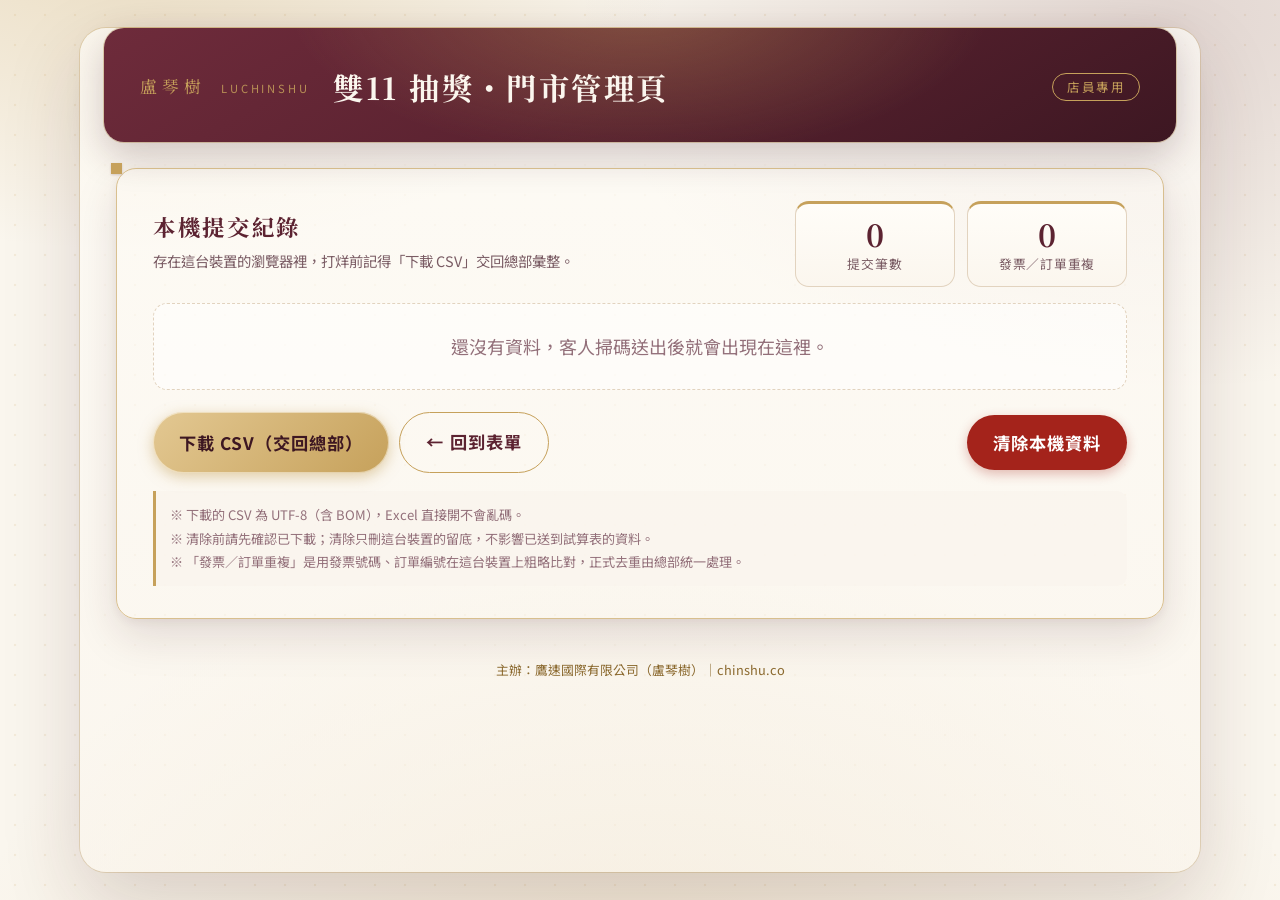
==== commit fd22dc79: "feat: choose store invoice or online order on Double-11 signup Participants pick 線下門市 or 線上訂單 first." ====
--- a/admin.html
+++ b/admin.html
@@ -7,7 +7,7 @@
 <link rel="preconnect" href="https://fonts.googleapis.com">
 <link rel="preconnect" href="https://fonts.gstatic.com" crossorigin>
 <link href="https://fonts.googleapis.com/css2?family=Noto+Sans+TC:wght@400;500;700&family=Noto+Serif+TC:wght@600;700&display=swap" rel="stylesheet">
-<link rel="stylesheet" href="style.css?v=20261029h">
+<link rel="stylesheet" href="style.css?v=20261029j">
 <style>
   .admin-page .card { padding: 22px 18px; }
   .admin-head { display: flex; flex-direction: column; gap: 4px; }
@@ -74,7 +74,7 @@
       </div>
       <div class="stat">
         <div class="box"><div class="num" id="statCount">0</div><div class="lbl">提交筆數</div></div>
-        <div class="box"><div class="num" id="statDup">0</div><div class="lbl">發票重複筆數</div></div>
+        <div class="box"><div class="num" id="statDup">0</div><div class="lbl">發票／訂單重複</div></div>
       </div>
     </div>
 
@@ -94,7 +94,7 @@
     <p class="admin-note">
       ※ 下載的 CSV 為 UTF-8（含 BOM），Excel 直接開不會亂碼。<br>
       ※ 清除前請先確認已下載；清除只刪這台裝置的留底，不影響已送到試算表的資料。<br>
-      ※ 「發票重複筆數」是以發票號碼粗略比對，正式去重由總部 merge.py 統一處理。
+      ※ 「發票／訂單重複」是用發票號碼、訂單編號在這台裝置上粗略比對，正式去重由總部統一處理。
     </p>
   </section>
 
@@ -102,14 +102,30 @@
 </div>
 </div>
 
-<script src="validate.js?v=20261029h"></script>
+<script src="validate.js?v=20261029j"></script>
 <script>
 (function () {
   'use strict';
   var V = window.LotteryValidate;
   var LS_KEY = 'double11_offline_entries';
   // 與 Code.gs「線下登記」分頁相同的欄位順序（不含伺服器的重複標記）
-  var HEADERS = ['提交時間', '姓名', 'Email', '電話', '消費金額', '平台', '帳號名稱', '發票號碼', '行銷同意', '門市', '來源'];
+  var HEADERS = ['提交時間', '姓名', 'Email', '電話', '消費金額', '平台', '帳號名稱', '發票號碼', '行銷同意', '門市', '來源', '通路類型', '購買通路', '訂單編號'];
+
+  function channelLabel(e) {
+    if (e.channel === 'online' || e.source === 'online-web') return '線上';
+    if (e.channel === 'store' || e.source === 'offline-web') return '門市';
+    if (e.orderId) return '線上';
+    if (e.invoice) return '門市';
+    return '';
+  }
+  function rowOf(e) {
+    return [
+      fmtTs(e.ts), e.name || '', e.email || '', e.phone || '',
+      e.amount != null ? e.amount : '', e.platform || '', e.account || '',
+      e.invoice || '', e.marketing ? '同意' : '', e.store || '', e.source || '',
+      channelLabel(e), e.orderChannel || '', e.orderId || ''
+    ];
+  }
 
   function load() {
     try {
@@ -131,11 +147,14 @@
     var empty = document.getElementById('emptyNote');
     document.getElementById('statCount').textContent = entries.length;
 
-    var seen = {};
+    var seenInv = {};
+    var seenOrder = {};
     var dup = 0;
     entries.forEach(function (e) {
       var iv = V.normalizeInvoice(e.invoice);
-      if (iv) { if (seen[iv]) dup++; else seen[iv] = 1; }
+      if (iv) { if (seenInv[iv]) dup++; else seenInv[iv] = 1; }
+      var oid = V.normalizeOrderId(e.orderId);
+      if (oid) { if (seenOrder[oid]) dup++; else seenOrder[oid] = 1; }
     });
     document.getElementById('statDup').textContent = dup;
 
@@ -144,11 +163,7 @@
 
     var html = '<table class="admin"><thead><tr>' + HEADERS.map(function (h) { return '<th>' + h + '</th>'; }).join('') + '</tr></thead><tbody>';
     entries.slice().reverse().forEach(function (e) {
-      var row = [
-        fmtTs(e.ts), e.name || '', e.email || '', e.phone || '',
-        e.amount != null ? e.amount : '', e.platform || '', e.account || '',
-        e.invoice || '', e.marketing ? '同意' : '', e.store || '', e.source || ''
-      ];
+      var row = rowOf(e);
       html += '<tr>' + row.map(function (c) { return '<td>' + String(c).replace(/&/g, '&amp;').replace(/</g, '&lt;') + '</td>'; }).join('') + '</tr>';
     });
     html += '</tbody></table>';
@@ -160,11 +175,7 @@
     if (!entries.length) { alert('還沒有資料可以下載喔！'); return; }
     var rows = [HEADERS];
     entries.forEach(function (e) {
-      rows.push([
-        fmtTs(e.ts), e.name || '', e.email || '', e.phone || '',
-        e.amount != null ? e.amount : '', e.platform || '', e.account || '',
-        e.invoice || '', e.marketing ? '同意' : '', e.store || '', e.source || ''
-      ]);
+      rows.push(rowOf(e));
     });
     var blob = new Blob(['\ufeff' + V.toCsv(rows)], { type: 'text/csv;charset=utf-8' });
     var a = document.createElement('a');
--- a/style.css
+++ b/style.css
@@ -373,6 +373,17 @@
 .warn-ic svg + svg { margin-left: 8px; }
 .warn-banner .big { font-size: 1.22rem; display: block; font-family: var(--serif); letter-spacing: .04em; }
 .warn-banner .gold { color: var(--gold-light); text-shadow: 0 0 12px rgba(227, 200, 146, .45); }
+.warn-banner .comment-phrase {
+  display: inline-block;
+  margin-top: 10px;
+  padding: 4px 14px;
+  border-radius: 999px;
+  background: rgba(251, 246, 238, .1);
+  border: 1px solid rgba(198, 161, 91, .75);
+  color: var(--gold-light);
+  font-family: var(--serif);
+  letter-spacing: .08em;
+}
 
 /* ===== 6. 表單卡 ===== */
 .form-card {
@@ -449,6 +460,18 @@
 .platform-row input:focus-visible + .pill {
   box-shadow: 0 0 0 3px rgba(198, 161, 91, .45);
 }
+.order-channel-row .pill {
+  letter-spacing: .02em;
+  padding-left: 4px;
+  padding-right: 4px;
+}
+.channel-tip {
+  margin: 8px 0 0;
+  font-size: .86rem;
+  color: #7a5c64;
+  line-height: 1.55;
+}
+.field[hidden] { display: none !important; }
 
 /* 個資全文 */
 .privacy-box {
@@ -572,6 +595,13 @@
 }
 .success-text { font-size: 1rem; margin: 0 0 6px; }
 .success-text strong { color: var(--gold-light); }
+.success-phrase {
+  margin: 8px 0 10px;
+  font-family: var(--serif);
+  font-weight: 700;
+  color: var(--gold-light);
+  letter-spacing: .08em;
+}
 .countdown { color: var(--gold-light); font-weight: 700; margin: 10px 0 18px; }
 .success-wrap .btn-gold { max-width: 320px; margin: 0 auto; }
 
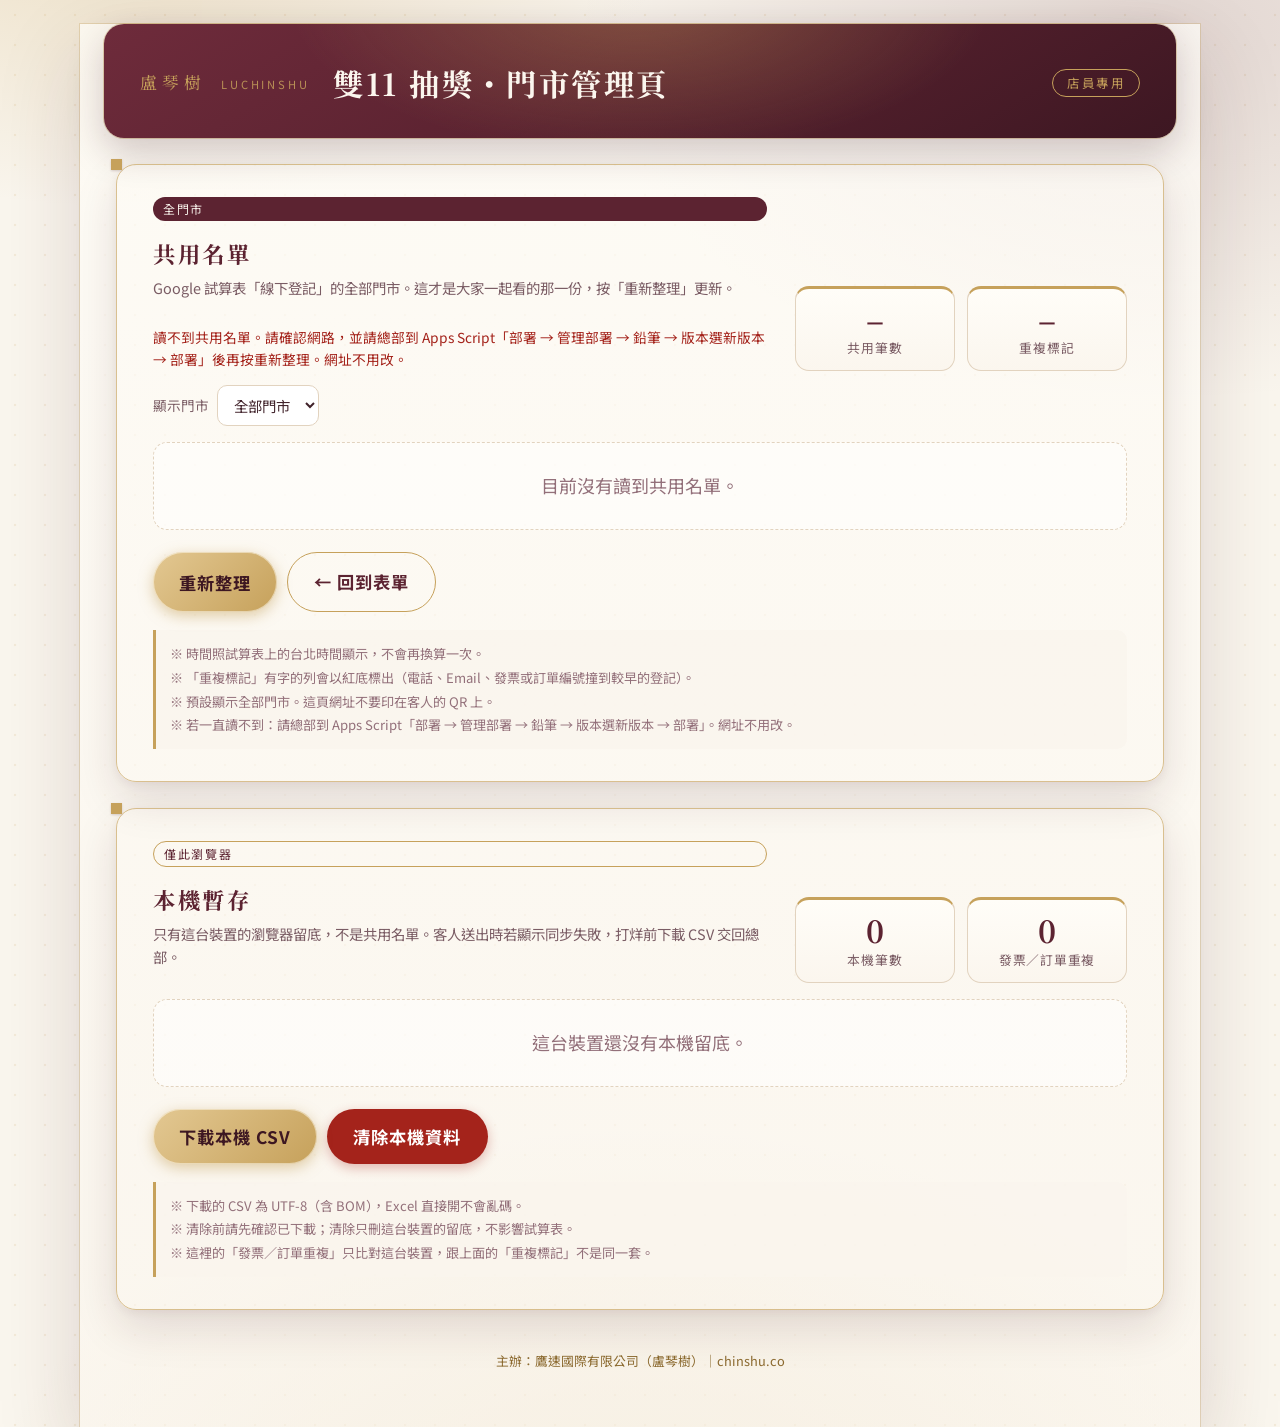
==== commit 10c4b8b1: "feat: read the shared 線下登記 roster on the admin page The store admin page now loads every store from " ====
--- a/admin.html
+++ b/admin.html
@@ -7,7 +7,7 @@
 <link rel="preconnect" href="https://fonts.googleapis.com">
 <link rel="preconnect" href="https://fonts.gstatic.com" crossorigin>
 <link href="https://fonts.googleapis.com/css2?family=Noto+Sans+TC:wght@400;500;700&family=Noto+Serif+TC:wght@600;700&display=swap" rel="stylesheet">
-<link rel="stylesheet" href="style.css?v=20261029j">
+<link rel="stylesheet" href="style.css?v=20261102a">
 <style>
   .admin-page .card { padding: 22px 18px; }
   .admin-head { display: flex; flex-direction: column; gap: 4px; }
@@ -39,6 +39,19 @@
   .admin-badge { display: inline-block; padding: 3px 14px; border-radius: 999px; border: 1px solid var(--gold); color: var(--gold); font-size: .78rem; letter-spacing: .2em; }
   .btn-ghost { display: inline-flex; align-items: center; justify-content: center; background: transparent; color: var(--wine); border: 1.5px solid var(--gold); text-decoration: none; }
   .btn-ghost:hover { background: rgba(198,161,91,.12); }
+  .section-kicker { display: inline-block; margin: 0 0 6px; padding: 2px 10px; border-radius: 999px; background: var(--wine); color: var(--cream); font-size: .75rem; letter-spacing: .14em; }
+  .section-kicker.local { background: transparent; color: var(--wine); border: 1px solid var(--gold); }
+  .shared-status { font-size: .86rem; margin: 8px 0 0; line-height: 1.65; color: #7a5c64; }
+  .shared-status.is-err { color: #A4231B; }
+  .filter-row { display: flex; gap: 12px; align-items: center; flex-wrap: wrap; margin-top: 14px; }
+  .filter-row label { font-size: .85rem; color: #7a5c64; display: flex; align-items: center; gap: 8px; }
+  .store-filter { font: inherit; font-size: .9rem; padding: 8px 12px; border-radius: 10px; border: 1px solid #e2d3bf; background: #fff; color: var(--ink); }
+  .filter-count { font-size: .82rem; color: #7a5c64; }
+  table.admin tbody tr.is-dup td { background: #fdecea; }
+  table.admin tbody tr.is-dup:hover td { background: #f8d9d4; }
+  table.admin td.dup-mark { color: #A4231B; font-weight: 700; }
+  table.admin td .dup-inline { display: block; margin-top: 2px; color: #A4231B; font-weight: 700; font-size: .78rem; letter-spacing: .04em; }
+  .btn:disabled { opacity: .55; cursor: wait; }
   @media (min-width: 900px) {
     .admin-hero { margin: 24px 24px 0; padding: 34px 36px 30px; display: grid; grid-template-columns: auto 1fr auto; align-items: center; gap: 24px; text-align: left; }
     .admin-title { margin: 0; font-size: 1.9rem; }
@@ -69,32 +82,71 @@
   <section class="card">
     <div class="admin-top">
       <div class="admin-head">
-        <h2 class="form-title">本機提交紀錄</h2>
-        <p class="form-hint">存在這台裝置的瀏覽器裡，打烊前記得「下載 CSV」交回總部彙整。</p>
+        <p class="section-kicker">全門市</p>
+        <h2 class="form-title">共用名單</h2>
+        <p class="form-hint">Google 試算表「線下登記」的全部門市。這才是大家一起看的那一份，按「重新整理」更新。</p>
+        <p class="shared-status" id="sharedStatus" role="status">正在讀取共用名單…</p>
       </div>
       <div class="stat">
-        <div class="box"><div class="num" id="statCount">0</div><div class="lbl">提交筆數</div></div>
+        <div class="box"><div class="num" id="sharedCount">–</div><div class="lbl">共用筆數</div></div>
+        <div class="box"><div class="num" id="sharedDup">–</div><div class="lbl">重複標記</div></div>
+      </div>
+    </div>
+
+    <div class="filter-row">
+      <label>顯示門市
+        <select id="storeFilter" class="store-filter">
+          <option value="">全部門市</option>
+        </select>
+      </label>
+      <span class="filter-count" id="filterCount"></span>
+    </div>
+
+    <div class="admin-table-wrap" id="sharedWrap"></div>
+    <p class="empty-note" id="sharedEmpty" style="display:none"></p>
+
+    <div class="admin-actions">
+      <div class="btn-row">
+        <button class="btn btn-gold" id="btnRefresh" type="button">重新整理</button>
+        <a class="btn btn-ghost" href="./index.html">← 回到表單</a>
+      </div>
+    </div>
+
+    <p class="admin-note">
+      ※ 時間照試算表上的台北時間顯示，不會再換算一次。<br>
+      ※ 「重複標記」有字的列會以紅底標出（電話、Email、發票或訂單編號撞到較早的登記）。<br>
+      ※ 預設顯示全部門市。這頁網址不要印在客人的 QR 上。<br>
+      ※ 若一直讀不到：請總部到 Apps Script「部署 → 管理部署 → 鉛筆 → 版本選新版本 → 部署」。網址不用改。
+    </p>
+  </section>
+
+  <section class="card">
+    <div class="admin-top">
+      <div class="admin-head">
+        <p class="section-kicker local">僅此瀏覽器</p>
+        <h2 class="form-title">本機暫存</h2>
+        <p class="form-hint">只有這台裝置的瀏覽器留底，不是共用名單。客人送出時若顯示同步失敗，打烊前下載 CSV 交回總部。</p>
+      </div>
+      <div class="stat">
+        <div class="box"><div class="num" id="statCount">0</div><div class="lbl">本機筆數</div></div>
         <div class="box"><div class="num" id="statDup">0</div><div class="lbl">發票／訂單重複</div></div>
       </div>
     </div>
 
     <div class="admin-table-wrap" id="tableWrap"></div>
-    <p class="empty-note" id="emptyNote">還沒有資料，客人掃碼送出後就會出現在這裡。</p>
+    <p class="empty-note" id="emptyNote">這台裝置還沒有本機留底。</p>
 
     <div class="admin-actions">
       <div class="btn-row">
-        <button class="btn btn-gold" id="btnCsv">下載 CSV（交回總部）</button>
-        <a class="btn btn-ghost" href="./index.html">← 回到表單</a>
-      </div>
-      <div class="btn-row">
-        <button class="btn btn-danger" id="btnClear">清除本機資料</button>
+        <button class="btn btn-gold" id="btnCsv" type="button">下載本機 CSV</button>
+        <button class="btn btn-danger" id="btnClear" type="button">清除本機資料</button>
       </div>
     </div>
 
     <p class="admin-note">
       ※ 下載的 CSV 為 UTF-8（含 BOM），Excel 直接開不會亂碼。<br>
-      ※ 清除前請先確認已下載；清除只刪這台裝置的留底，不影響已送到試算表的資料。<br>
-      ※ 「發票／訂單重複」是用發票號碼、訂單編號在這台裝置上粗略比對，正式去重由總部統一處理。
+      ※ 清除前請先確認已下載；清除只刪這台裝置的留底，不影響試算表。<br>
+      ※ 這裡的「發票／訂單重複」只比對這台裝置，跟上面的「重複標記」不是同一套。
     </p>
   </section>
 
@@ -102,14 +154,257 @@
 </div>
 </div>
 
-<script src="validate.js?v=20261029j"></script>
+<script src="validate.js?v=20261102a"></script>
+<script src="config.js?v=20261102a"></script>
 <script>
 (function () {
   'use strict';
   var V = window.LotteryValidate;
   var LS_KEY = 'double11_offline_entries';
-  // 與 Code.gs「線下登記」分頁相同的欄位順序（不含伺服器的重複標記）
+  // 本機暫存沒有伺服器才寫得進去的「重複標記」。共用名單的欄位以試算表回傳的表頭為準。
   var HEADERS = ['提交時間', '姓名', 'Email', '電話', '消費金額', '平台', '帳號名稱', '發票號碼', '行銷同意', '門市', '來源', '通路類型', '購買通路', '訂單編號'];
+  var shared = { headers: [], rows: [], updatedAt: '' };
+  var loadSeq = 0;
+
+  function esc(s) {
+    return String(s == null ? '' : s)
+      .replace(/&/g, '&amp;')
+      .replace(/</g, '&lt;')
+      .replace(/>/g, '&gt;')
+      .replace(/"/g, '&quot;');
+  }
+
+  function endpoint() {
+    var base = (window.LOTTERY_CONFIG) || {};
+    var params = V.parseQueryString(location.search || '');
+    var cfg = V.resolveConfig(base, params);
+    return String(cfg.GAS_ENDPOINT || '').trim();
+  }
+
+  function listUrl(base, extra) {
+    var join = base.indexOf('?') >= 0 ? '&' : '?';
+    return base + join + 'action=list&ts=' + Date.now() + (extra || '');
+  }
+
+  function parseGasJson(text) {
+    var t = String(text || '').replace(/^\uFEFF/, '').trim();
+    if (!t || t.charAt(0) !== '{') return null;
+    try { return JSON.parse(t); } catch (e) { return null; }
+  }
+
+  function headerIndex(headers, name) {
+    for (var i = 0; i < headers.length; i++) if (headers[i] === name) return i;
+    return -1;
+  }
+
+  function setSharedStatus(text, isErr) {
+    var el = document.getElementById('sharedStatus');
+    el.textContent = text;
+    el.className = 'shared-status' + (isErr ? ' is-err' : '');
+  }
+
+  function fillStoreFilter() {
+    var sel = document.getElementById('storeFilter');
+    var prev = sel.value;
+    var storeI = headerIndex(shared.headers, '門市');
+    var names = [];
+    var seen = {};
+    var hasEmpty = false;
+    (shared.rows || []).forEach(function (row) {
+      var store = storeI >= 0 ? String(row[storeI] || '').trim() : '';
+      if (!store) { hasEmpty = true; return; }
+      if (!seen[store]) { seen[store] = 1; names.push(store); }
+    });
+    names.sort();
+    var html = '<option value="">全部門市</option>';
+    names.forEach(function (name) {
+      html += '<option value="' + esc(name) + '">' + esc(name) + '</option>';
+    });
+    if (hasEmpty) html += '<option value="__EMPTY__">未填門市（含線上）</option>';
+    sel.innerHTML = html;
+    var keep = false;
+    for (var i = 0; i < sel.options.length; i++) if (sel.options[i].value === prev) keep = true;
+    sel.value = keep ? prev : '';
+  }
+
+  function renderShared() {
+    var headers = shared.headers || [];
+    var rows = shared.rows || [];
+    var wrap = document.getElementById('sharedWrap');
+    var empty = document.getElementById('sharedEmpty');
+    var dupI = headerIndex(headers, '重複標記');
+    var storeI = headerIndex(headers, '門市');
+    var dupN = 0;
+    rows.forEach(function (row) {
+      if (dupI >= 0 && String(row[dupI] || '').trim()) dupN++;
+    });
+    document.getElementById('sharedCount').textContent = String(rows.length);
+    document.getElementById('sharedDup').textContent = String(dupN);
+
+    var filter = document.getElementById('storeFilter').value;
+    var shown = rows.filter(function (row) {
+      if (!filter) return true;
+      var store = storeI >= 0 ? String(row[storeI] || '').trim() : '';
+      if (filter === '__EMPTY__') return !store;
+      return store === filter;
+    });
+    var filterCount = document.getElementById('filterCount');
+    filterCount.textContent = rows.length
+      ? ('顯示 ' + shown.length + ' / ' + rows.length + ' 筆')
+      : '';
+
+    if (!shown.length) {
+      wrap.innerHTML = '';
+      empty.style.display = 'block';
+      empty.textContent = rows.length ? '這個門市篩選下沒有資料。' : '共用名單還沒有資料。';
+      return;
+    }
+    empty.style.display = 'none';
+    var view = shown.slice().reverse();
+    var html = '<table class="admin"><thead><tr>';
+    headers.forEach(function (h) { html += '<th>' + esc(h) + '</th>'; });
+    html += '</tr></thead><tbody>';
+    var nameI = headerIndex(headers, '姓名');
+    view.forEach(function (row) {
+      var markText = dupI >= 0 ? String(row[dupI] || '').trim() : '';
+      var marked = !!markText;
+      html += '<tr' + (marked ? ' class="is-dup"' : '') + '>';
+      for (var c = 0; c < headers.length; c++) {
+        var cls = (marked && c === dupI) ? ' class="dup-mark"' : '';
+        var cell = c < row.length ? row[c] : '';
+        var badge = (marked && c === (nameI >= 0 ? nameI : 0))
+          ? '<span class="dup-inline">' + esc(markText) + '</span>' : '';
+        html += '<td' + cls + '>' + esc(cell) + badge + '</td>';
+      }
+      html += '</tr>';
+    });
+    html += '</tbody></table>';
+    wrap.innerHTML = html;
+  }
+
+  function applyRoster(data) {
+    shared.headers = Array.isArray(data.headers) ? data.headers.map(function (h) { return String(h == null ? '' : h); }) : [];
+    shared.rows = Array.isArray(data.rows) ? data.rows.map(function (row) {
+      return Array.isArray(row) ? row.map(function (cell) { return cell == null ? '' : String(cell); }) : [];
+    }) : [];
+    shared.updatedAt = data.updatedAt ? String(data.updatedAt) : '';
+    fillStoreFilter();
+    renderShared();
+    var when = shared.updatedAt ? ('已更新 ' + shared.updatedAt + '（台北時間）。') : '已更新。';
+    setSharedStatus(when + ' 時間欄照試算表顯示；有重複標記的列已用紅底標出。', false);
+  }
+
+  function loadSharedJsonp(base) {
+    return new Promise(function (resolve, reject) {
+      var cb = 'rosterCb_' + Date.now() + '_' + Math.floor(Math.random() * 100000);
+      var script = document.createElement('script');
+      var timer = setTimeout(function () {
+        cleanup();
+        reject(new Error('timeout'));
+      }, 25000);
+      function cleanup() {
+        clearTimeout(timer);
+        try { delete window[cb]; } catch (e) { window[cb] = undefined; }
+        if (script.parentNode) script.parentNode.removeChild(script);
+      }
+      window[cb] = function (data) {
+        cleanup();
+        resolve(data);
+      };
+      script.onerror = function () {
+        cleanup();
+        reject(new Error('jsonp'));
+      };
+      // 舊版 Web App 只回文字 ok，腳本載入後不會呼叫 callback。
+      script.onload = function () {
+        setTimeout(function () {
+          if (window[cb]) {
+            cleanup();
+            reject(new Error('legacy'));
+          }
+        }, 400);
+      };
+      script.src = listUrl(base, '&callback=' + encodeURIComponent(cb));
+      document.head.appendChild(script);
+    });
+  }
+
+  function loadSharedFetch(base) {
+    var opts = { method: 'GET', mode: 'cors', redirect: 'follow', cache: 'no-store' };
+    var clearTimer = function () {};
+    if (typeof AbortController === 'function') {
+      var ac = new AbortController();
+      opts.signal = ac.signal;
+      var timer = setTimeout(function () { ac.abort(); }, 20000);
+      clearTimer = function () { clearTimeout(timer); };
+    }
+    return fetch(listUrl(base), opts).then(function (res) {
+      clearTimer();
+      return res.text();
+    }, function (err) {
+      clearTimer();
+      throw err;
+    }).then(function (text) {
+      var trimmed = String(text || '').replace(/^\uFEFF/, '').trim();
+      if (trimmed === 'ok') {
+        var legacy = new Error('legacy');
+        legacy.legacy = true;
+        throw legacy;
+      }
+      var data = parseGasJson(trimmed);
+      if (data && (data.ok === true || data.ok === false)) return data;
+      throw new Error('not-json');
+    });
+  }
+
+  function loadShared() {
+    var seq = ++loadSeq;
+    var base = endpoint();
+    var btn = document.getElementById('btnRefresh');
+    if (!base) {
+      setSharedStatus('還沒設定試算表網址。請確認 config.js 的 GAS_ENDPOINT，或在網址加上 ?endpoint=。', true);
+      document.getElementById('sharedEmpty').style.display = 'block';
+      document.getElementById('sharedEmpty').textContent = '無法讀取共用名單。';
+      return;
+    }
+    btn.disabled = true;
+    setSharedStatus('正在讀取共用名單…', false);
+    var finish = function () { if (seq === loadSeq) btn.disabled = false; };
+    var fail = function () {
+      if (seq !== loadSeq) return;
+      finish();
+      setSharedStatus('讀不到共用名單。請確認網路，並請總部到 Apps Script「部署 → 管理部署 → 鉛筆 → 版本選新版本 → 部署」後再按重新整理。網址不用改。', true);
+      if (!shared.rows.length) {
+        document.getElementById('sharedWrap').innerHTML = '';
+        document.getElementById('sharedEmpty').style.display = 'block';
+        document.getElementById('sharedEmpty').textContent = '目前沒有讀到共用名單。';
+      }
+    };
+    var accept = function (data) {
+      if (seq !== loadSeq) return;
+      finish();
+      if (!data || data.ok !== true || !Array.isArray(data.headers) || !Array.isArray(data.rows)) {
+        var msg = data && Array.isArray(data.errors) && data.errors.length ? data.errors.join(' ') : '';
+        if (msg) {
+          setSharedStatus(msg, true);
+          return;
+        }
+        fail();
+        return;
+      }
+      applyRoster(data);
+    };
+    if (typeof fetch !== 'function') {
+      loadSharedJsonp(base).then(accept, fail);
+      return;
+    }
+    loadSharedFetch(base).then(accept, function (err) {
+      if (seq !== loadSeq) return;
+      // 讀得到「ok」代表還是舊版 Web App，改走 JSONP 也不會有名單。
+      if (err && err.legacy) { fail(); return; }
+      loadSharedJsonp(base).then(accept, fail);
+    });
+  }
 
   function channelLabel(e) {
     if (e.channel === 'online' || e.source === 'online-web') return '線上';
@@ -137,8 +432,23 @@
   function fmtTs(iso) {
     var d = new Date(iso);
     if (isNaN(d)) return iso;
-    var p = function (n) { return (n < 10 ? '0' : '') + n; };
-    return d.getFullYear() + '/' + p(d.getMonth() + 1) + '/' + p(d.getDate()) + ' ' + p(d.getHours()) + ':' + p(d.getMinutes()) + ':' + p(d.getSeconds());
+    try {
+      var parts = new Intl.DateTimeFormat('en-GB', {
+        timeZone: 'Asia/Taipei',
+        year: 'numeric', month: '2-digit', day: '2-digit',
+        hour: '2-digit', minute: '2-digit', second: '2-digit',
+        hourCycle: 'h23'
+      }).formatToParts(d);
+      var g = function (type) {
+        for (var i = 0; i < parts.length; i++) if (parts[i].type === type) return parts[i].value;
+        return '';
+      };
+      var hour = g('hour') === '24' ? '00' : g('hour');
+      return g('year') + '/' + g('month') + '/' + g('day') + ' ' + hour + ':' + g('minute') + ':' + g('second');
+    } catch (e) {
+      var p = function (n) { return (n < 10 ? '0' : '') + n; };
+      return d.getFullYear() + '/' + p(d.getMonth() + 1) + '/' + p(d.getDate()) + ' ' + p(d.getHours()) + ':' + p(d.getMinutes()) + ':' + p(d.getSeconds());
+    }
   }
 
   function render() {
@@ -161,10 +471,10 @@
     if (!entries.length) { wrap.innerHTML = ''; empty.style.display = 'block'; return; }
     empty.style.display = 'none';
 
-    var html = '<table class="admin"><thead><tr>' + HEADERS.map(function (h) { return '<th>' + h + '</th>'; }).join('') + '</tr></thead><tbody>';
+    var html = '<table class="admin"><thead><tr>' + HEADERS.map(function (h) { return '<th>' + esc(h) + '</th>'; }).join('') + '</tr></thead><tbody>';
     entries.slice().reverse().forEach(function (e) {
       var row = rowOf(e);
-      html += '<tr>' + row.map(function (c) { return '<td>' + String(c).replace(/&/g, '&amp;').replace(/</g, '&lt;') + '</td>'; }).join('') + '</tr>';
+      html += '<tr>' + row.map(function (c) { return '<td>' + esc(c) + '</td>'; }).join('') + '</tr>';
     });
     html += '</tbody></table>';
     wrap.innerHTML = html;
@@ -199,7 +509,11 @@
     }
   });
 
+  document.getElementById('btnRefresh').addEventListener('click', loadShared);
+  document.getElementById('storeFilter').addEventListener('change', renderShared);
+
   render();
+  loadShared();
 })();
 </script>
 </body>
--- a/style.css
+++ b/style.css
@@ -16,6 +16,17 @@
 
 * { box-sizing: border-box; }
 html { -webkit-text-size-adjust: 100%; }
+.sr-only {
+  position: absolute;
+  width: 1px;
+  height: 1px;
+  padding: 0;
+  margin: -1px;
+  overflow: hidden;
+  clip: rect(0, 0, 0, 0);
+  white-space: nowrap;
+  border: 0;
+}
 body {
   margin: 0;
   font-family: var(--sans);
@@ -51,8 +62,10 @@
 .hero-img {
   display: block;
   width: 100%;
-  aspect-ratio: 4 / 5;
-  object-fit: cover;
+  height: auto;
+  /* 海報含獎項區，勿用 4:5 cover 裁掉底部 */
+  aspect-ratio: auto;
+  object-fit: contain;
   object-position: top center;
 }
 .store-badge {
@@ -209,17 +222,18 @@
     radial-gradient(120% 90% at 50% -10%, rgba(198, 161, 91, .22), transparent 55%),
     linear-gradient(160deg, #6E2B3B 0%, var(--wine) 48%, var(--wine-dark) 100%);
   color: var(--cream);
-  overflow: hidden;
+  overflow: visible;
 }
 .board-title {
   font-family: var(--serif);
   font-weight: 700;
   font-size: 1.45rem;
-  letter-spacing: .3em;
-  text-indent: .3em;
+  letter-spacing: .22em;
   text-align: center;
   color: var(--gold-light);
   margin: 0 0 16px;
+  padding-inline: 8px;
+  max-width: 100%;
   text-shadow: 0 2px 10px rgba(20, 6, 10, .55);
 }
 .board-title .deco {
@@ -233,20 +247,26 @@
   display: grid;
   grid-template-columns: 1fr 1fr;
   gap: 10px;
+  min-width: 0;
+  padding-top: 16px; /* 留給 absolute、探出卡片上緣的獎項標籤 */
 }
 .prize {
   position: relative;
+  min-width: 0;
   text-align: center;
   padding: 26px 10px 14px;
   border-radius: 14px;
   border: 1px solid rgba(198, 161, 91, .6);
   background: rgba(251, 246, 238, .07);
   box-shadow: inset 0 0 0 1px rgba(61, 23, 34, .25), inset 0 1px 0 rgba(251, 246, 238, .12);
+  overflow: visible;
 }
 .prize-tag {
   position: absolute;
+  z-index: 2;
   top: -11px;
   left: 50%;
+  right: auto;
   transform: translateX(-50%);
   padding: 2px 14px;
   border-radius: 999px;
@@ -291,7 +311,8 @@
   background: linear-gradient(135deg, var(--gold-light) 0%, var(--gold) 58%, #B08A44 100%);
   border: 1px solid rgba(255, 253, 246, .65);
   box-shadow: 0 8px 22px rgba(20, 6, 10, .35), inset 0 0 0 1px rgba(140, 106, 47, .35);
-  overflow: hidden;
+  /* 不可 hidden：會裁掉 top:-11px 的「頭獎」標籤 */
+  overflow: visible;
 }
 .prize-grand .prize-tag {
   background: linear-gradient(135deg, var(--wine), var(--wine-dark));
@@ -303,6 +324,9 @@
   letter-spacing: .05em;
   color: var(--wine-dark);
   text-shadow: 0 1px 0 rgba(255, 253, 246, .5);
+  max-width: 100%;
+  overflow-wrap: anywhere;
+  padding-inline: 8px;
 }
 .prize-grand .prize-name em { color: #7A2E3E; }
 .prize-grand .prize-note { color: rgba(61, 23, 34, .72); }
@@ -314,13 +338,21 @@
 .prize-grand::after {
   content: "";
   position: absolute;
-  top: -60%;
-  bottom: -60%;
-  left: 0;
-  width: 34%;
-  background: linear-gradient(105deg, transparent, rgba(255, 255, 255, .6), transparent);
-  transform: skewX(-20deg);
-  animation: shine 3.4s ease-in-out infinite;
+  inset: 0;
+  border-radius: inherit;
+  overflow: hidden;
+  pointer-events: none;
+  background: linear-gradient(105deg, transparent 0%, transparent 35%, rgba(255, 255, 255, .55) 50%, transparent 65%, transparent 100%);
+  background-size: 220% 100%;
+  animation: shineSlide 3.4s ease-in-out infinite;
+  z-index: 0;
+}
+/* 只把文字抬到掃光上面。不可寫成 .prize-grand > *：
+   那會蓋掉 .prize-tag 的 position:absolute，left:50% 會把「頭獎」推到卡片右緣。 */
+.prize-grand > :not(.prize-tag) { position: relative; z-index: 1; }
+@keyframes shineSlide {
+  0% { background-position: 120% 0; }
+  55%, 100% { background-position: -120% 0; }
 }
 .prize-grand .g1 { top: 12px; right: 14px; }
 .prize-grand .g2 { bottom: 12px; left: 14px; width: 7px; height: 7px; animation-delay: 1s; }
@@ -471,6 +503,8 @@
   color: #7a5c64;
   line-height: 1.55;
 }
+#channelValue { display: none; }
+.form-grid > .field-error { grid-column: 1 / -1; }
 .field[hidden] { display: none !important; }
 
 /* 個資全文 */
@@ -525,6 +559,7 @@
   color: var(--danger);
   font-size: .92rem;
   text-align: center;
+  white-space: pre-line;
 }
 .form-error.on { display: block; }
 
@@ -770,8 +805,113 @@
 .prize-grand .prize-value {
   background: rgba(255,255,255,.55);
   display: inline-block;
+  max-width: calc(100% - 12px);
   padding: 4px 12px;
   border-radius: 999px;
   border: 1px solid rgba(198,161,91,.65);
   margin-top: 8px;
-}
+  white-space: normal;
+  overflow-wrap: anywhere;
+}
+
+/* ===== 進站先選管道（只有形象＋兩個按鈕） ===== */
+.gate {
+  min-height: 100vh;
+  min-height: 100dvh;
+  display: flex;
+  flex-direction: column;
+  align-items: center;
+  justify-content: center;
+  padding: max(28px, env(safe-area-inset-top)) 22px max(36px, env(safe-area-inset-bottom));
+  text-align: center;
+}
+#campaign { display: none; }
+html.channel-preset #campaign,
+html.channel-open #campaign { display: block; }
+html.channel-preset .gate,
+html.channel-open .gate { display: none; }
+
+.gate-logo {
+  width: min(78vw, 300px);
+  aspect-ratio: 400 / 120;
+  position: relative;
+  overflow: hidden;
+  margin: 0 auto 28px;
+  border-radius: 18px;
+  outline: 1px solid rgba(198, 161, 91, .55);
+  box-shadow: 0 10px 24px rgba(61, 23, 34, .1);
+}
+/* hero-promo.jpg 1080×1531，標誌區塊約 x=340 y=30、400×120 */
+.gate-logo img {
+  position: absolute;
+  width: 270%;
+  height: 1275.833%;
+  max-width: none;
+  left: -85%;
+  top: -25%;
+  pointer-events: none;
+}
+.gate-actions {
+  width: 100%;
+  max-width: 420px;
+  display: flex;
+  flex-direction: column;
+  gap: 14px;
+}
+.gate-btn {
+  appearance: none;
+  -webkit-appearance: none;
+  width: 100%;
+  min-height: 96px;
+  padding: 18px 16px;
+  border-radius: 20px;
+  border: 1.5px solid var(--gold);
+  background: linear-gradient(160deg, #6E2B3B 0%, var(--wine) 46%, var(--wine-dark) 100%);
+  color: var(--cream);
+  font-family: var(--serif);
+  cursor: pointer;
+  box-shadow: 0 12px 28px rgba(92, 35, 49, .28), inset 0 0 0 1px rgba(255, 253, 248, .08);
+}
+.gate-btn-line {
+  background: linear-gradient(180deg, #FFFDF8 0%, var(--cream) 100%);
+  color: var(--wine);
+  box-shadow: 0 10px 24px rgba(61, 23, 34, .1), inset 0 0 0 1px rgba(255, 253, 248, .7);
+}
+.gate-btn-title {
+  display: block;
+  font-size: 1.65rem;
+  font-weight: 700;
+  letter-spacing: .22em;
+  line-height: 1.25;
+}
+.gate-btn-sub {
+  display: block;
+  margin-top: 6px;
+  font-family: var(--sans);
+  font-size: .86rem;
+  font-weight: 500;
+  letter-spacing: .08em;
+  color: var(--gold-light);
+}
+.gate-btn-line .gate-btn-sub { color: var(--gold-deep); }
+.gate-btn:hover { filter: brightness(1.05); }
+.gate-btn:active { transform: translateY(1px); }
+.gate-btn:focus-visible {
+  outline: 3px solid var(--gold);
+  outline-offset: 3px;
+}
+.gate-noscript {
+  margin: 18px 0 0;
+  color: var(--wine);
+  font-size: .9rem;
+}
+#formCard { scroll-margin-top: 12px; }
+
+@media (min-width: 900px) {
+  html:not(.channel-open):not(.channel-preset) .page {
+    margin: 0 auto;
+    min-height: 100dvh;
+    border-radius: 0;
+  }
+  .gate-actions { max-width: 460px; }
+}
